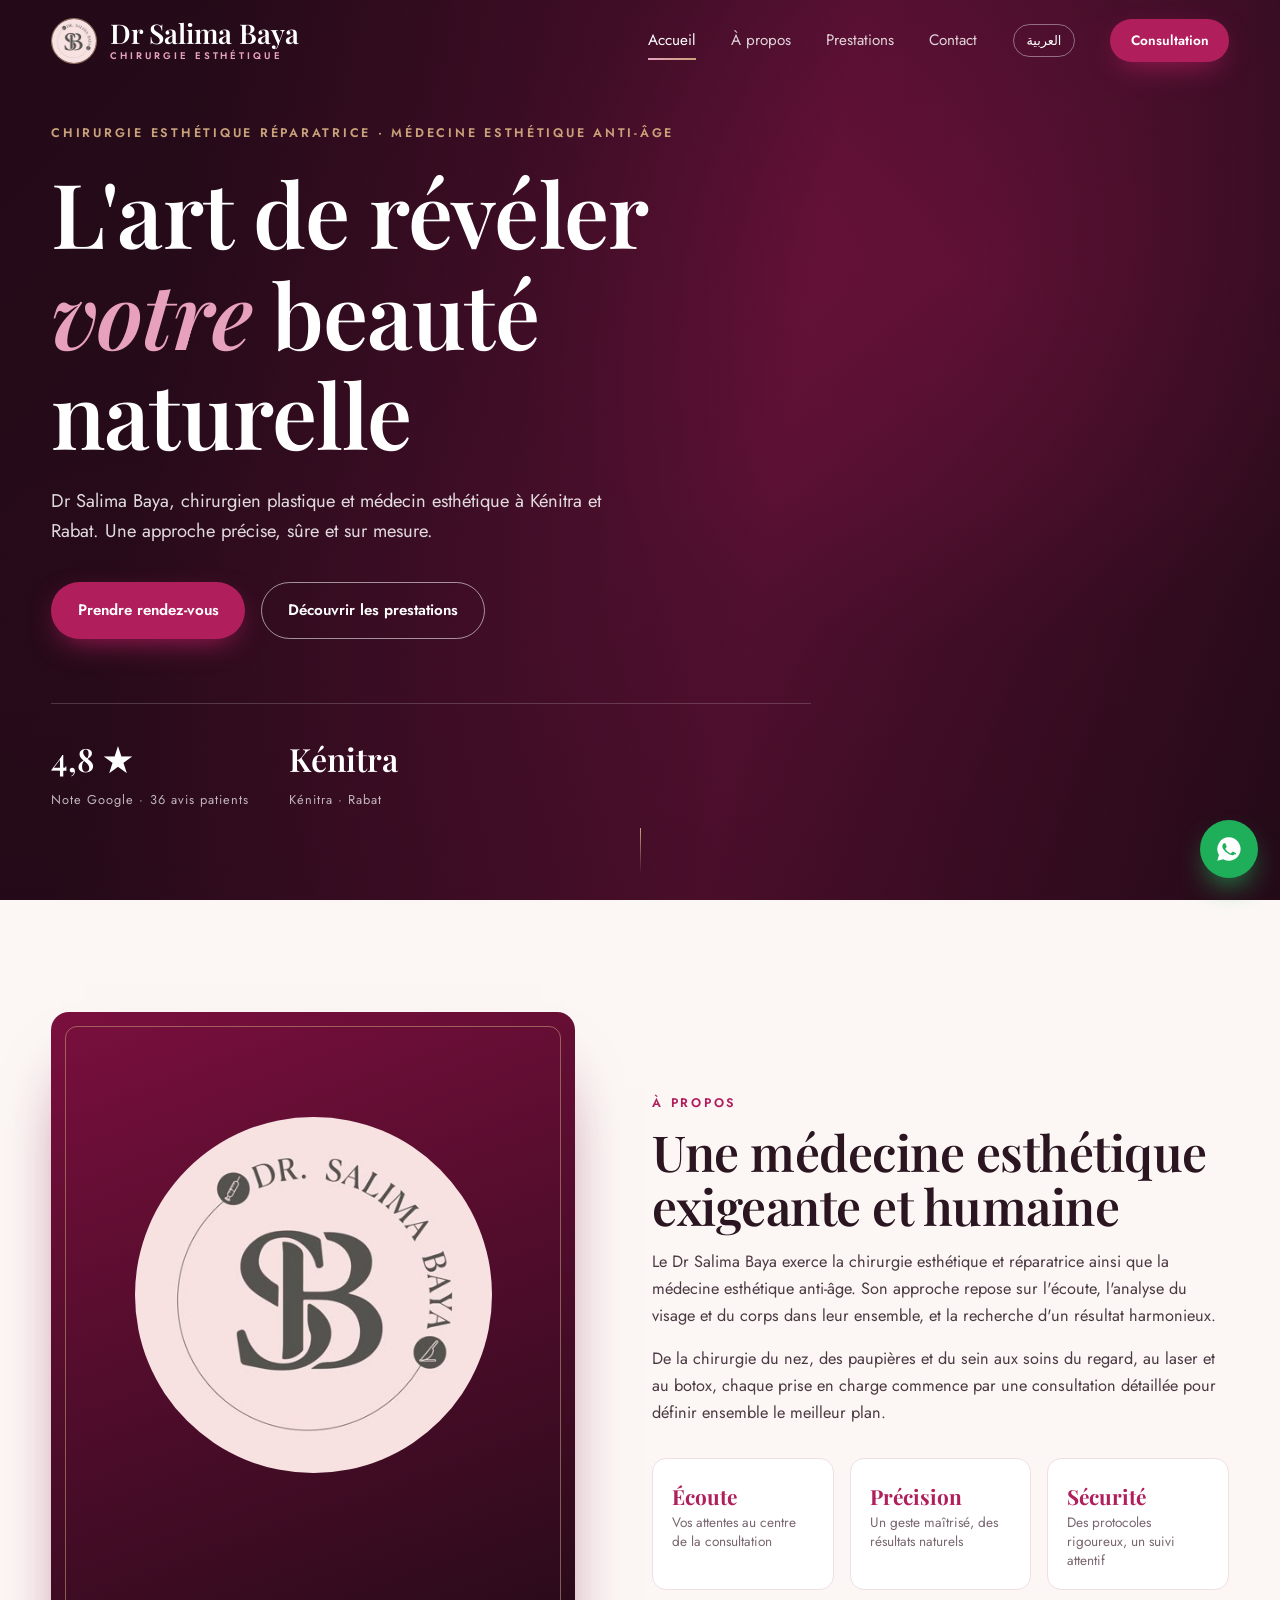
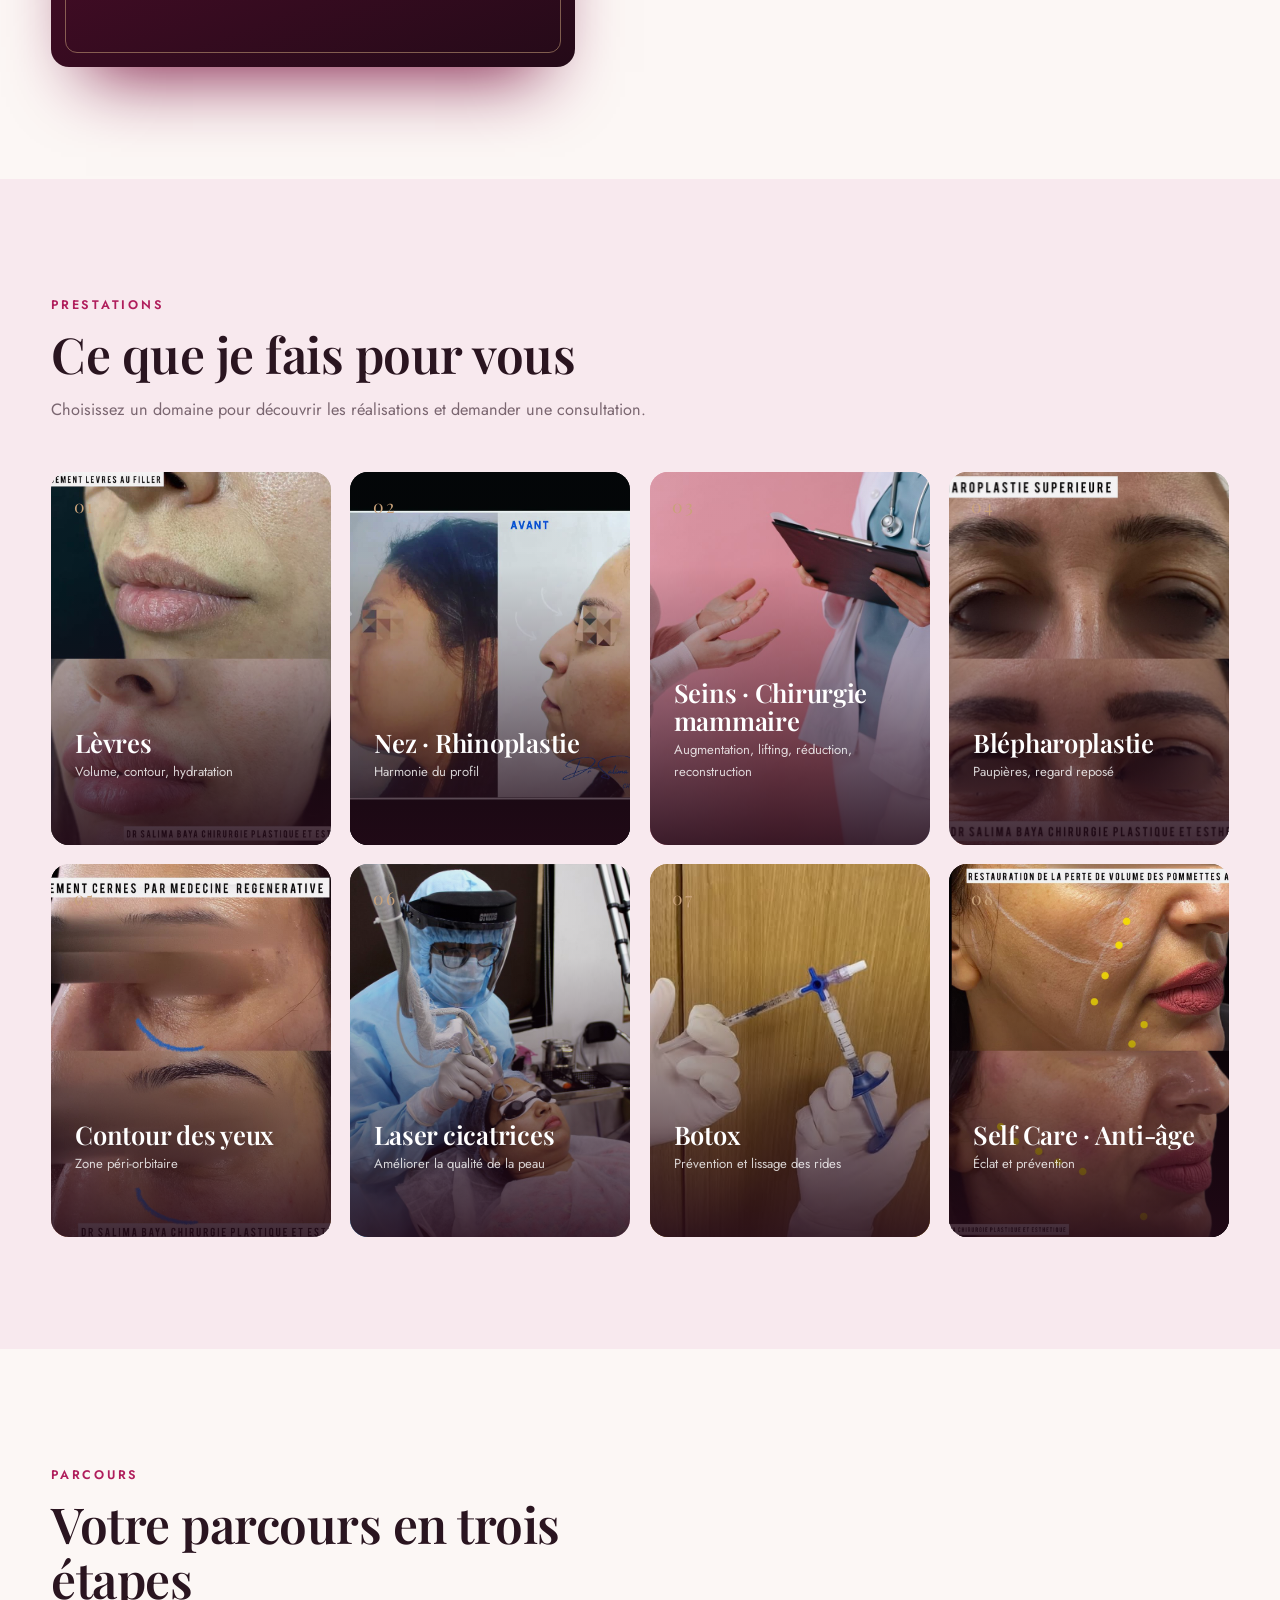
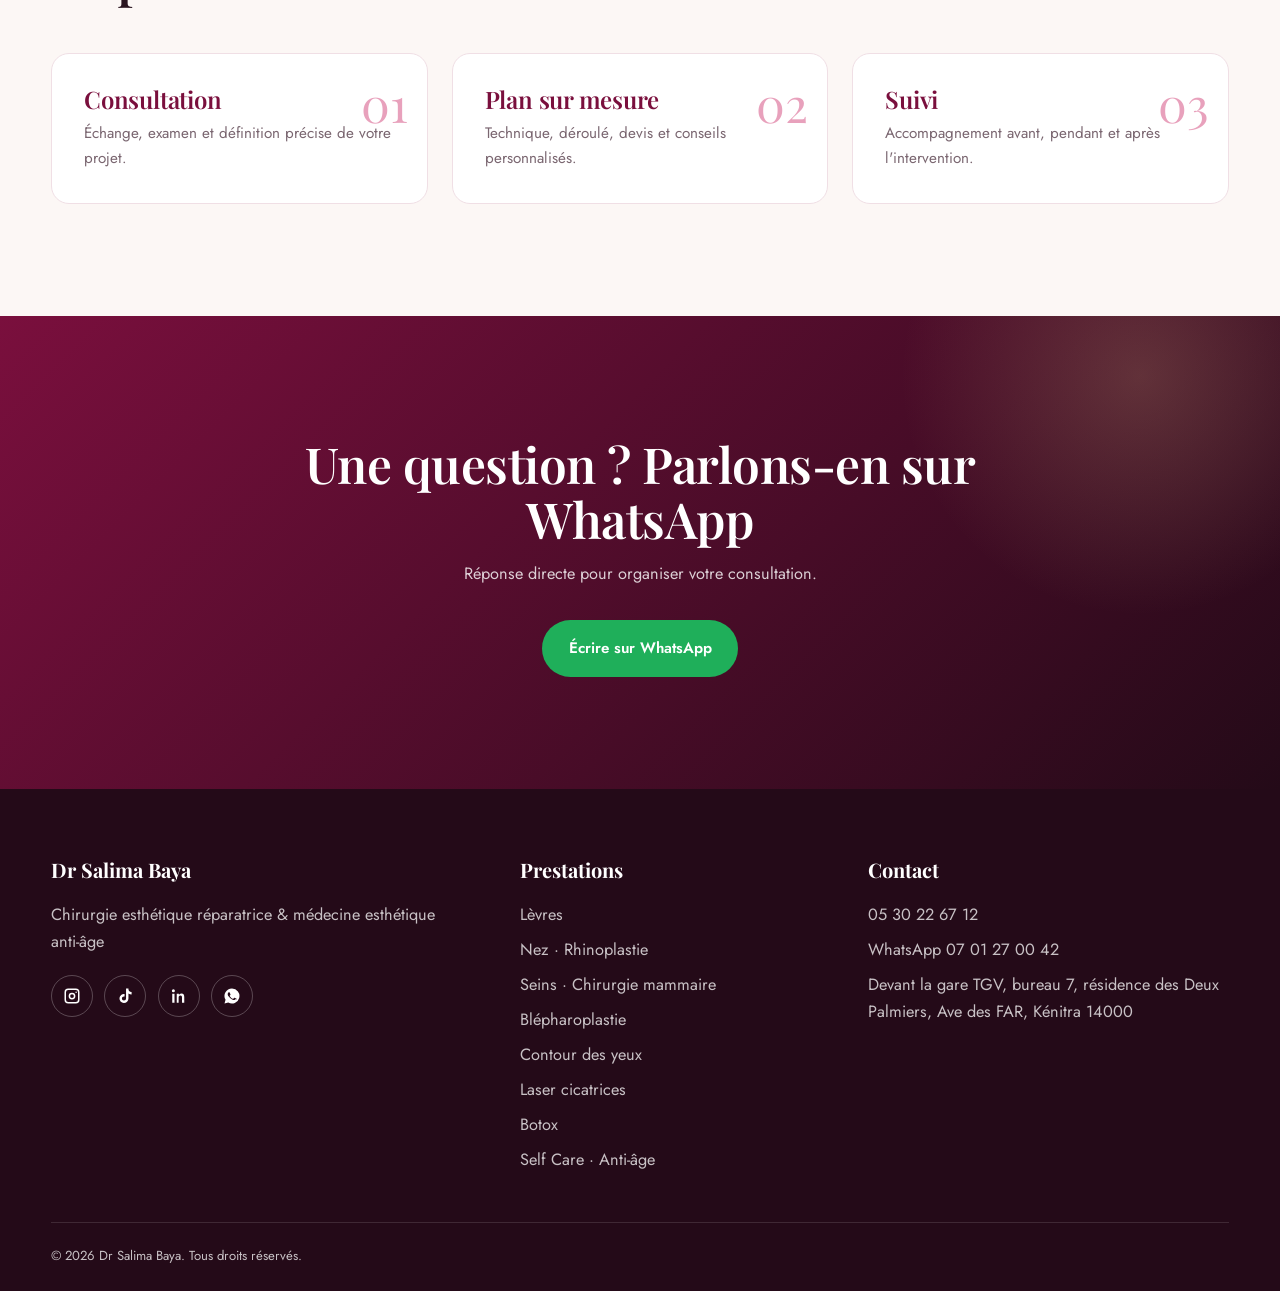
==== index.html @ 65f4af0d "feat: Dr Salima Baya aesthetic clinic website (FR/AR)" ====
<!DOCTYPE html>
<html lang="fr" dir="ltr">
<head>
<meta charset="utf-8">
<meta name="viewport" content="width=device-width, initial-scale=1">
<title>Dr Salima Baya | Chirurgie esthétique &amp; médecine esthétique à Kénitra et Rabat</title>
<meta name="description" content="Dr Salima Baya, chirurgie esthétique réparatrice et médecine esthétique anti-âge à Kénitra et Rabat. Nez, seins, paupières, lèvres, botox, laser cicatrices. Prenez rendez-vous sur WhatsApp.">
<link rel="preconnect" href="https://fonts.googleapis.com">
<link rel="preconnect" href="https://fonts.gstatic.com" crossorigin>
<link href="https://fonts.googleapis.com/css2?family=Playfair+Display:ital,wght@0,500;0,600;1,500&family=Jost:wght@300;400;500;600&family=Amiri:wght@400;700&family=Tajawal:wght@400;500;700&display=swap" rel="stylesheet">
<link rel="icon" type="image/jpeg" href="assets/logo.jpg">
<link rel="stylesheet" href="css/style.css?v=5">
<script type="application/ld+json">
{"@context":"https://schema.org","@type":"MedicalBusiness","name":"Dr Salima Baya – Chirurgie esthétique","telephone":"+212530226712","address":{"@type":"PostalAddress","streetAddress":"Devant la gare TGV, bureau 7, résidence des Deux Palmiers, Ave des FAR","addressLocality":"Kénitra","postalCode":"14000","addressCountry":"MA"},"geo":{"@type":"GeoCoordinates","latitude":34.2537592,"longitude":-6.5802756},"aggregateRating":{"@type":"AggregateRating","ratingValue":"4.8","reviewCount":"36"},"sameAs":["https://www.instagram.com/drsalimabaya/","https://www.tiktok.com/@dr.salimabaya.esthetique"]}
</script>
</head>
<body data-page="home">
<main>
  <section class="hero" id="top">
    <div class="hero-bg"></div>
    <!-- Hero video: Pexels (free licence, no attribution required). Replace assets/hero.mp4 with her own footage anytime. -->
    <video id="heroVideo" autoplay muted loop playsinline preload="metadata" poster="assets/hero-poster.jpg" aria-hidden="true">
      <source src="assets/hero.mp4" type="video/mp4">
    </video>
    <div class="hero-overlay"></div>
    <div class="container">
      <div class="hero-inner">
        <span class="eyebrow rv" data-i18n="hero.eyebrow"></span>
        <h1 class="rv" data-i18n="hero.title"></h1>
        <p class="sub rv" data-i18n="hero.sub"></p>
        <div class="hero-cta rv">
          <a class="btn btn-rose" data-wa href="#" target="_blank" rel="noopener" data-i18n="hero.cta1"></a>
          <a class="btn btn-ghost" href="#services" data-i18n="hero.cta2"></a>
        </div>
        <div class="stats rv">
          <div class="stat"><b>4,8 ★</b><span><span data-i18n="stat.rating"></span> · 36 <span data-i18n="stat.reviews"></span></span></div>
          <div class="stat"><b>Kénitra</b><span data-i18n="stat.cities"></span></div>        </div>
      </div>
    </div>
    <span class="scroll-cue" aria-hidden="true"></span>
  </section>

  <section id="about">
    <div class="container about">
      <div class="portrait rv" role="img" aria-label="Dr Salima Baya">
        <img class="brand-fallback" src="assets/logo.jpg" alt="">
        <!-- Add her portrait at assets/doctor.jpg (it covers the logo) -->
        <img src="assets/doctor.jpg" alt="Dr Salima Baya" onerror="this.remove()">
      </div>
      <div class="rv">
        <span class="eyebrow" data-i18n="about.eyebrow"></span>
        <h2 data-i18n="about.title"></h2>
        <p data-i18n="about.p1"></p>
        <p data-i18n="about.p2"></p>
        <div class="values">
          <div class="value"><b data-i18n="about.v1"></b><span data-i18n="about.v1d"></span></div>
          <div class="value"><b data-i18n="about.v2"></b><span data-i18n="about.v2d"></span></div>
          <div class="value"><b data-i18n="about.v3"></b><span data-i18n="about.v3d"></span></div>
        </div>
      </div>
    </div>
  </section>

  <section class="services" id="services">
    <div class="container">
      <div class="sec-head rv">
        <span class="eyebrow" data-i18n="svc.eyebrow"></span>
        <h2 data-i18n="svc.title"></h2>
        <p data-i18n="svc.sub"></p>
      </div>
      <div class="svc-grid" id="svcGrid"></div>
    </div>
  </section>

  <section>
    <div class="container">
      <div class="sec-head rv">
        <span class="eyebrow" data-i18n="steps.eyebrow"></span>
        <h2 data-i18n="steps.title"></h2>
      </div>
      <div class="steps">
        <div class="step rv"><h3 data-i18n="steps.1"></h3><p data-i18n="steps.1d"></p></div>
        <div class="step rv"><h3 data-i18n="steps.2"></h3><p data-i18n="steps.2d"></p></div>
        <div class="step rv"><h3 data-i18n="steps.3"></h3><p data-i18n="steps.3d"></p></div>
      </div>
    </div>
  </section>

  <section class="cta">
    <div class="container">
      <h2 class="rv" data-i18n="cta.title"></h2>
      <p class="rv" data-i18n="cta.sub"></p>
      <a class="btn btn-wa rv" data-wa href="#" target="_blank" rel="noopener"><span data-i18n="cta.btn"></span></a>
    </div>
  </section>
</main>
<script src="js/data.js"></script>
<script src="js/main.js"></script>
<script>
(function () {
  var grid = document.getElementById("svcGrid");
  window.SERVICES.forEach(function (s, i) {
    var a = document.createElement("a");
    a.className = "svc-card rv t" + (i + 1);
    a.href = "service.html?s=" + s.slug;
    a.innerHTML = '<span class="num">' + s.n + '</span><h3 data-svc="' + s.slug + '"></h3><span class="tag" data-tag="' + s.slug + '"></span>' +
      '<span class="more"><span data-i18n="svc.more"></span> <i>→</i></span>';
    grid.appendChild(a);
  });
  function fill() {
    var l = DR.lang();
    document.querySelectorAll("[data-tag]").forEach(function (el) {
      var s = SERVICES.find(function (x) { return x.slug === el.dataset.tag; });
      el.textContent = s[l].tag;
    });
  }
  DR.applyLang();
  document.querySelectorAll(".svc-card").forEach(function (c) { DR.observe(c); });
  document.addEventListener("langchange", fill);
  fill();
  var v = document.getElementById("heroVideo");
  /* Hide the video (animated gradient shows instead) only if the last source fails to load */
  var last = v.querySelector("source:last-of-type");
  if (last) last.addEventListener("error", function () { v.style.display = "none"; });
})();
</script>
</body>
</html>
---- css/style.css ----
:root{
  --rose:#B01E5C; --rose-deep:#7A0F3D; --rose-soft:#E8A1BC; --plum:#240A18; --plum-2:#3A1127;
  --blush:#F8E9EE; --cream:#FCF7F5; --gold:#C9A27A; --ink:#2A1520; --muted:#7A6670;
  --serif:"Playfair Display","Times New Roman",serif; --sans:"Jost","Segoe UI",system-ui,sans-serif;
  --radius:18px; --ease:cubic-bezier(.22,.8,.2,1);
}
html[lang="ar"]{--serif:"Amiri","Times New Roman",serif;--sans:"Tajawal",system-ui,sans-serif}
body{font-weight:400;font-size:1.02rem}
h1,h2,h3{letter-spacing:-.01em;font-weight:500}
html[lang="ar"] h1,html[lang="ar"] h2,html[lang="ar"] h3{letter-spacing:0;font-weight:700;line-height:1.35}
.hero h1{line-height:1.12}
*{box-sizing:border-box;margin:0;padding:0}
html{scroll-behavior:smooth}
body{font-family:var(--sans);color:var(--ink);background:var(--cream);line-height:1.65;-webkit-font-smoothing:antialiased;overflow-x:hidden}
img,video{max-width:100%;display:block}
a{color:inherit;text-decoration:none}
.container{width:min(1180px,92%);margin-inline:auto}
.eyebrow{font-size:.78rem;letter-spacing:.22em;text-transform:uppercase;color:var(--rose);font-weight:600}
html[lang="ar"] .eyebrow{letter-spacing:0;font-size:.9rem}
h1,h2,h3{font-family:var(--serif);font-weight:600;line-height:1.1}
h2{font-size:clamp(2rem,4vw,3.1rem);margin:.5rem 0 1rem}
h2 em,h1 em{font-style:italic;color:var(--rose-soft)}
section{padding:clamp(4rem,9vw,7rem) 0}

/* Buttons */
.btn{display:inline-flex;align-items:center;gap:.6rem;padding:.95rem 1.6rem;border-radius:999px;font-weight:600;font-size:.95rem;border:1.5px solid transparent;cursor:pointer;transition:transform .35s var(--ease),background .3s,color .3s,box-shadow .3s;position:relative;overflow:hidden}
.btn:hover{transform:translateY(-3px)}
.btn-rose{background:var(--rose);color:#fff;box-shadow:0 10px 30px -10px var(--rose)}
.btn-rose:hover{background:var(--rose-deep);box-shadow:0 16px 36px -10px var(--rose)}
.btn-ghost{border-color:rgba(255,255,255,.55);color:#fff}
.btn-ghost:hover{background:#fff;color:var(--plum)}
.btn-wa{background:#1FAF5A;color:#fff}
.btn-wa:hover{background:#168a45}
.btn svg{width:18px;height:18px;fill:currentColor}

/* Header */
.site-header{position:fixed;inset:0 0 auto 0;z-index:50;padding:1.1rem 0;transition:background .4s,padding .4s,backdrop-filter .4s,box-shadow .4s}
.site-header.solid{background:rgba(36,10,24,.88);backdrop-filter:blur(14px);padding:.65rem 0;box-shadow:0 10px 40px -20px #000}
.nav{display:flex;align-items:center;justify-content:space-between;gap:1.5rem}
.logo{font-family:var(--serif);font-size:1.7rem;color:#fff;font-weight:600;display:flex;flex-direction:column;line-height:1}
.logo{flex-direction:row;align-items:center;gap:.8rem}
.logo-img{width:46px;height:46px;border-radius:50%;object-fit:cover;border:1.5px solid rgba(201,162,122,.7);transition:transform .5s var(--ease)}
.logo:hover .logo-img{transform:rotate(-8deg) scale(1.06)}
.logo-txt{display:flex;flex-direction:column;line-height:1}
.logo small{font-family:var(--sans);font-size:.6rem;letter-spacing:.3em;text-transform:uppercase;color:var(--rose-soft);margin-top:.3rem}
html[lang="ar"] .logo small{letter-spacing:0;font-size:.75rem}
.nav-links{display:flex;gap:2.2rem;list-style:none;align-items:center}
.nav-links a:not(.btn){color:rgba(255,255,255,.82);font-size:.95rem;position:relative;padding:.4rem 0;transition:color .3s,transform .35s var(--ease);display:inline-block}
.nav-links a:not(.btn)::after{content:"";position:absolute;inset-inline:0;bottom:0;height:2px;background:linear-gradient(90deg,var(--rose-soft),var(--gold));transform:scaleX(0);transform-origin:center;transition:transform .4s var(--ease)}
.nav-links a:not(.btn):hover,.nav-links a.active{color:#fff}
.nav-links a:not(.btn):hover{transform:translateY(-2px)}
.nav-links a:not(.btn):hover::after,.nav-links a.active::after{transform:scaleX(1)}
.nav-links .btn{padding:.6rem 1.2rem;font-size:.85rem}
.lang-btn{background:none;border:1px solid rgba(255,255,255,.4);color:#fff;border-radius:999px;padding:.35rem .8rem;font-size:.8rem;cursor:pointer;transition:all .3s;font-family:inherit}
.lang-btn:hover{background:var(--rose);border-color:var(--rose)}
.burger{display:none;background:none;border:0;cursor:pointer;width:34px;height:26px;position:relative}
.burger span{position:absolute;inset-inline:0;height:2px;background:#fff;transition:.35s var(--ease)}
.burger span:nth-child(1){top:2px}.burger span:nth-child(2){top:12px}.burger span:nth-child(3){top:22px}
.burger.open span:nth-child(1){top:12px;transform:rotate(45deg)}
.burger.open span:nth-child(2){opacity:0}
.burger.open span:nth-child(3){top:12px;transform:rotate(-45deg)}

/* Hero */
.hero{position:relative;min-height:100vh;display:flex;align-items:center;color:#fff;overflow:hidden;padding:7rem 0 5rem;background:var(--plum)}
.hero-bg{position:absolute;inset:0;background:radial-gradient(60% 70% at 75% 30%,#8b1749 0%,transparent 60%),radial-gradient(50% 60% at 15% 85%,#5a1535 0%,transparent 60%),linear-gradient(135deg,#240A18,#4a1230 55%,#240A18);animation:drift 18s ease-in-out infinite alternate}
@keyframes drift{to{transform:scale(1.12) translate(-2%,2%)}}
.hero video{position:absolute;inset:0;width:100%;height:100%;object-fit:cover}
.hero-overlay{position:absolute;inset:0;background:linear-gradient(100deg,rgba(36,10,24,.9) 15%,rgba(90,15,50,.68) 60%,rgba(36,10,24,.72)),linear-gradient(0deg,rgba(36,10,24,.85),transparent 45%)}
.hero-inner{position:relative;max-width:760px}
.hero h1{font-size:clamp(2.8rem,7vw,5.6rem);margin:1rem 0 1.4rem}
.hero p.sub{font-size:1.15rem;color:rgba(255,255,255,.85);max-width:560px;margin-bottom:2.2rem}
.hero .eyebrow{color:var(--gold)}
.hero-cta{display:flex;flex-wrap:wrap;gap:1rem}
.stats{position:relative;display:flex;flex-wrap:wrap;gap:2.5rem;margin-top:4rem;padding-top:1.8rem;border-top:1px solid rgba(255,255,255,.18)}
.stat b{font-family:var(--serif);font-size:2rem;display:block;font-weight:600}
.stat span{font-size:.8rem;color:rgba(255,255,255,.7);letter-spacing:.08em}
.scroll-cue{position:absolute;bottom:1.6rem;inset-inline-start:50%;width:1px;height:46px;background:linear-gradient(var(--gold),transparent);animation:cue 2s infinite}
@keyframes cue{0%{transform:scaleY(0);transform-origin:top}50%{transform:scaleY(1);transform-origin:top}51%{transform-origin:bottom}100%{transform:scaleY(0);transform-origin:bottom}}

/* About */
.about{display:grid;grid-template-columns:1fr 1.1fr;gap:clamp(2rem,6vw,5rem);align-items:center}
.portrait{aspect-ratio:4/5;border-radius:var(--radius);position:relative;overflow:hidden;background:linear-gradient(160deg,var(--rose-deep),var(--plum));display:grid;place-items:center;box-shadow:0 40px 70px -35px var(--rose-deep)}
.portrait::before{content:"";position:absolute;inset:14px;border:1px solid rgba(201,162,122,.55);border-radius:calc(var(--radius) - 6px);z-index:2;pointer-events:none}
.portrait .mono{font-family:var(--serif);font-size:6rem;color:rgba(255,255,255,.9);letter-spacing:.05em}
.portrait img{position:absolute;inset:0;width:100%;height:100%;object-fit:cover}
.portrait img.brand-fallback{inset:16%;width:68%;height:auto;aspect-ratio:1;border-radius:50%}
.portrait img[alt="Dr Salima Baya"]{z-index:1}
.about p{color:#4b3a43;margin-bottom:1rem}
.values{display:grid;grid-template-columns:repeat(3,1fr);gap:1rem;margin-top:2rem}
.value{padding:1.2rem;background:#fff;border-radius:14px;border:1px solid #f0dfe5;transition:transform .4s var(--ease),box-shadow .4s}
.value:hover{transform:translateY(-6px);box-shadow:0 20px 40px -25px var(--rose)}
.value b{font-family:var(--serif);font-size:1.3rem;color:var(--rose);display:block}
.value span{font-size:.85rem;color:var(--muted);line-height:1.4;display:block}

/* Services */
.services{background:var(--blush)}
.sec-head{max-width:640px;margin-bottom:3rem}
.sec-head p{color:var(--muted)}
.svc-grid{display:grid;grid-template-columns:repeat(4,1fr);gap:1.2rem}
.svc-card{position:relative;aspect-ratio:3/4;border-radius:var(--radius);overflow:hidden;color:#fff;display:flex;flex-direction:column;justify-content:flex-end;padding:1.5rem;isolation:isolate;background-size:cover;background-position:center;transition:transform .5s var(--ease),box-shadow .5s}
.svc-card::before{content:"";position:absolute;inset:0;z-index:-1;background:inherit;background-size:cover;background-position:center;transition:transform .8s var(--ease)}
.svc-card::after{content:"";position:absolute;inset:0;z-index:-1;background:linear-gradient(180deg,rgba(36,10,24,.05) 25%,rgba(36,10,24,.88));transition:background .5s}
.svc-card:hover{transform:translateY(-8px);box-shadow:0 30px 50px -28px var(--rose-deep)}
.svc-card:hover::before{transform:scale(1.08)}
.svc-card:hover::after{background:linear-gradient(180deg,rgba(176,30,92,.35),rgba(122,15,61,.93))}
.svc-card .num{position:absolute;top:1.2rem;inset-inline-start:1.4rem;font-family:var(--serif);font-size:1.1rem;color:var(--gold);letter-spacing:.1em}
.svc-card h3{font-size:1.6rem;margin-bottom:.3rem}
.svc-card .tag{font-size:.82rem;color:rgba(255,255,255,.8)}
.svc-card .more{margin-top:1rem;font-size:.85rem;display:flex;align-items:center;gap:.5rem;opacity:0;transform:translateY(12px);transition:.45s var(--ease)}
.svc-card:hover .more{opacity:1;transform:none}
.svc-card .more i{display:inline-block;transition:transform .35s}
.svc-card:hover .more i{transform:translateX(6px)}
html[dir="rtl"] .svc-card:hover .more i{transform:translateX(-6px)}
.t1{background-color:#8a1c4b;background-image:url(../assets/services/levres.jpg),linear-gradient(160deg,#c23a73,#5a1535)}
.t2{background-color:#6b2a45;background-image:url(../assets/services/nez.jpg),linear-gradient(160deg,#a9507a,#38112a)}
.t3{background-color:#7d1d44;background-image:url(../assets/services/seins.jpg),linear-gradient(160deg,#b8306a,#3f0f27)}
.t4{background-color:#5b1a38;background-image:url(../assets/services/blepharoplastie.jpg),linear-gradient(160deg,#9b3b66,#2b0c1c)}
.t5{background-color:#7a2848;background-image:url(../assets/services/peri-orbitaire.jpg),linear-gradient(160deg,#c05a85,#4a132f)}
.t6{background-color:#862046;background-image:url(../assets/services/laser-cicatrices.jpg),linear-gradient(160deg,#b02a62,#34102a)}
.t7{background-color:#6e1c3e;background-image:url(../assets/services/botox.jpg),linear-gradient(160deg,#a8366a,#2e0d1f)}
.t8{background-color:#8d2f55;background-image:url(../assets/services/self-care.jpg),linear-gradient(160deg,#cf6a92,#4b1631)}

/* Steps */
.steps{display:grid;grid-template-columns:repeat(3,1fr);gap:1.5rem;counter-reset:s}
.step{padding:2rem;border-radius:var(--radius);background:#fff;border:1px solid #f0dfe5;position:relative;counter-increment:s;transition:transform .4s var(--ease)}
.step:hover{transform:translateY(-6px)}
.step::before{content:"0" counter(s);font-family:var(--serif);font-size:3rem;color:var(--rose-soft);position:absolute;top:.6rem;inset-inline-end:1.2rem}
.step h3{font-size:1.5rem;color:var(--rose-deep);margin-bottom:.5rem}
.step p{color:var(--muted);font-size:.95rem}

/* CTA */
.cta{background:linear-gradient(135deg,var(--rose-deep),var(--plum));color:#fff;text-align:center;position:relative;overflow:hidden}
.cta::before{content:"";position:absolute;width:520px;height:520px;border-radius:50%;background:radial-gradient(circle,rgba(201,162,122,.25),transparent 65%);top:-200px;inset-inline-end:-120px}
.cta h2{max-width:720px;margin-inline:auto;position:relative}
.cta p{color:rgba(255,255,255,.8);margin-bottom:2rem;position:relative}

/* Footer */
.site-footer{background:var(--plum);color:rgba(255,255,255,.75);padding:4rem 0 1.5rem}
.foot-grid{display:grid;grid-template-columns:1.4fr 1fr 1.2fr;gap:3rem;padding-bottom:2.5rem;border-bottom:1px solid rgba(255,255,255,.12)}
.site-footer h4{color:#fff;font-family:var(--serif);font-size:1.25rem;margin-bottom:1rem}
.site-footer li{list-style:none;margin-bottom:.5rem}
.site-footer a:hover{color:var(--rose-soft)}
.foot-bottom{padding-top:1.4rem;font-size:.82rem;display:flex;justify-content:space-between;flex-wrap:wrap;gap:.5rem}
.socials{display:flex;gap:.7rem;margin-top:1.2rem}
.socials a{width:42px;height:42px;border-radius:50%;border:1px solid rgba(255,255,255,.25);display:grid;place-items:center;transition:all .35s var(--ease)}
.socials a:hover{background:var(--rose);border-color:var(--rose);transform:translateY(-4px)}
.socials svg{width:18px;height:18px;fill:#fff}

/* Floating WhatsApp */
.fab{position:fixed;bottom:1.4rem;inset-inline-end:1.4rem;z-index:60;width:58px;height:58px;border-radius:50%;background:#1FAF5A;display:grid;place-items:center;box-shadow:0 14px 30px -10px #1FAF5A;transition:transform .35s var(--ease)}
.fab:hover{transform:scale(1.1) rotate(-6deg)}
.fab svg{width:28px;height:28px;fill:#fff}

/* Inner page hero */
.page-hero{padding:9rem 0 4.5rem;color:#fff;position:relative;overflow:hidden;background:linear-gradient(135deg,var(--plum),var(--rose-deep))}
.page-hero.bgimg{background-size:cover;background-position:center}
.page-hero .overlay{position:absolute;inset:0;background:linear-gradient(100deg,rgba(36,10,24,.92),rgba(122,15,61,.55))}
.page-hero .container{position:relative}
.page-hero h1{font-size:clamp(2.4rem,6vw,4.4rem);margin:.6rem 0}
.page-hero p{max-width:620px;color:rgba(255,255,255,.85)}
.crumb{font-size:.85rem;color:var(--gold)}
.crumb a:hover{color:#fff}

/* Service page */
.svc-layout{display:grid;grid-template-columns:1.3fr 1fr;gap:3rem}
.svc-layout ul{list-style:none;display:grid;gap:.8rem;margin-top:1.2rem}
.svc-layout li{display:flex;gap:.8rem;padding:1rem 1.2rem;background:#fff;border-radius:14px;border:1px solid #f0dfe5;transition:transform .35s var(--ease)}
.svc-layout li:hover{transform:translateX(6px)}
html[dir="rtl"] .svc-layout li:hover{transform:translateX(-6px)}
.svc-layout li::before{content:"✦";color:var(--rose)}
.aside-card{position:sticky;top:6rem;padding:2rem;border-radius:var(--radius);background:linear-gradient(160deg,var(--plum),var(--rose-deep));color:#fff;align-self:start}
.aside-card h3{font-size:1.7rem;margin-bottom:.6rem}
.aside-card p{color:rgba(255,255,255,.8);margin-bottom:1.4rem;font-size:.95rem}
.aside-card .btn{width:100%;justify-content:center}
.gallery{display:grid;grid-template-columns:repeat(auto-fill,minmax(240px,1fr));gap:1rem;margin-top:1.5rem}
.gallery figure{border-radius:14px;overflow:hidden;aspect-ratio:4/5;background:var(--blush)}
.gallery img{width:100%;height:100%;object-fit:cover;transition:transform .7s var(--ease)}
.gallery figure:hover img{transform:scale(1.07)}
.empty-work{margin-top:1.5rem;padding:2.2rem;border-radius:var(--radius);background:var(--blush);border:1px dashed var(--rose-soft);text-align:center}
.empty-work p{max-width:480px;margin:0 auto 1.2rem;color:var(--muted)}
.note{font-size:.82rem;color:var(--muted);margin-top:1.5rem}
.other-grid{display:flex;flex-wrap:wrap;gap:.7rem;margin-top:1.2rem}
.chip{padding:.55rem 1.1rem;border-radius:999px;border:1px solid var(--rose-soft);color:var(--rose-deep);font-size:.9rem;transition:all .3s}
.chip:hover{background:var(--rose);color:#fff;border-color:var(--rose);transform:translateY(-3px)}

/* Contact */
.contact-grid{display:grid;grid-template-columns:1fr 1fr;gap:2rem}
.card{background:#fff;border:1px solid #f0dfe5;border-radius:var(--radius);padding:2rem}
.card h3{font-size:1.5rem;color:var(--rose-deep);margin-bottom:1rem}
.info-row{display:flex;gap:1rem;padding:.9rem 0;border-bottom:1px solid #f5e8ed}
.info-row:last-child{border:0}
.info-row b{display:block;font-size:.78rem;letter-spacing:.14em;text-transform:uppercase;color:var(--muted);font-weight:600}
html[lang="ar"] .info-row b{letter-spacing:0}
.info-row a:hover{color:var(--rose)}
.hours{width:100%;border-collapse:collapse}
.hours td{padding:.45rem 0;border-bottom:1px dashed #efdce3}
.hours td:last-child{text-align:end;font-weight:600}
.map{border:0;width:100%;height:340px;border-radius:var(--radius);margin-top:2rem;filter:saturate(.85)}
form label{display:block;font-size:.85rem;color:var(--muted);margin:.9rem 0 .3rem}
form input,form select,form textarea{width:100%;padding:.85rem 1rem;border:1px solid #e7d3db;border-radius:12px;font:inherit;background:#fffdfd;transition:border .3s,box-shadow .3s}
form input:focus,form select:focus,form textarea:focus{outline:0;border-color:var(--rose);box-shadow:0 0 0 4px rgba(176,30,92,.12)}
form button{margin-top:1.2rem}

a[href^="tel:"],#cWa{direction:ltr;unicode-bidi:isolate;display:inline-block}

/* Reveal */
.rv{opacity:0;transform:translateY(34px);transition:opacity .9s var(--ease),transform .9s var(--ease)}
.rv.in{opacity:1;transform:none}
@media(prefers-reduced-motion:reduce){*{animation:none!important;transition:none!important}.rv{opacity:1;transform:none}}

/* Responsive */
@media(max-width:1000px){
  .svc-grid{grid-template-columns:repeat(2,1fr)}
  .about,.svc-layout,.contact-grid{grid-template-columns:1fr}
  .steps{grid-template-columns:1fr}
  .foot-grid{grid-template-columns:1fr}
  .aside-card{position:static}
  .portrait{max-width:380px}
}
@media(max-width:820px){
  .burger{display:block}
  .nav-links{position:fixed;inset:0 0 0 auto;width:min(320px,82%);background:var(--plum);flex-direction:column;justify-content:center;gap:1.6rem;transform:translateX(100%);transition:transform .5s var(--ease)}
  html[dir="rtl"] .nav-links{inset:0 auto 0 0;transform:translateX(-100%)}
  .nav-links.open{transform:none}
  .burger{z-index:70}
}
@media(max-width:560px){
  .svc-grid{grid-template-columns:1fr}
  .svc-card{aspect-ratio:4/3}
  .values{grid-template-columns:1fr}
  .stats{gap:1.4rem}
}
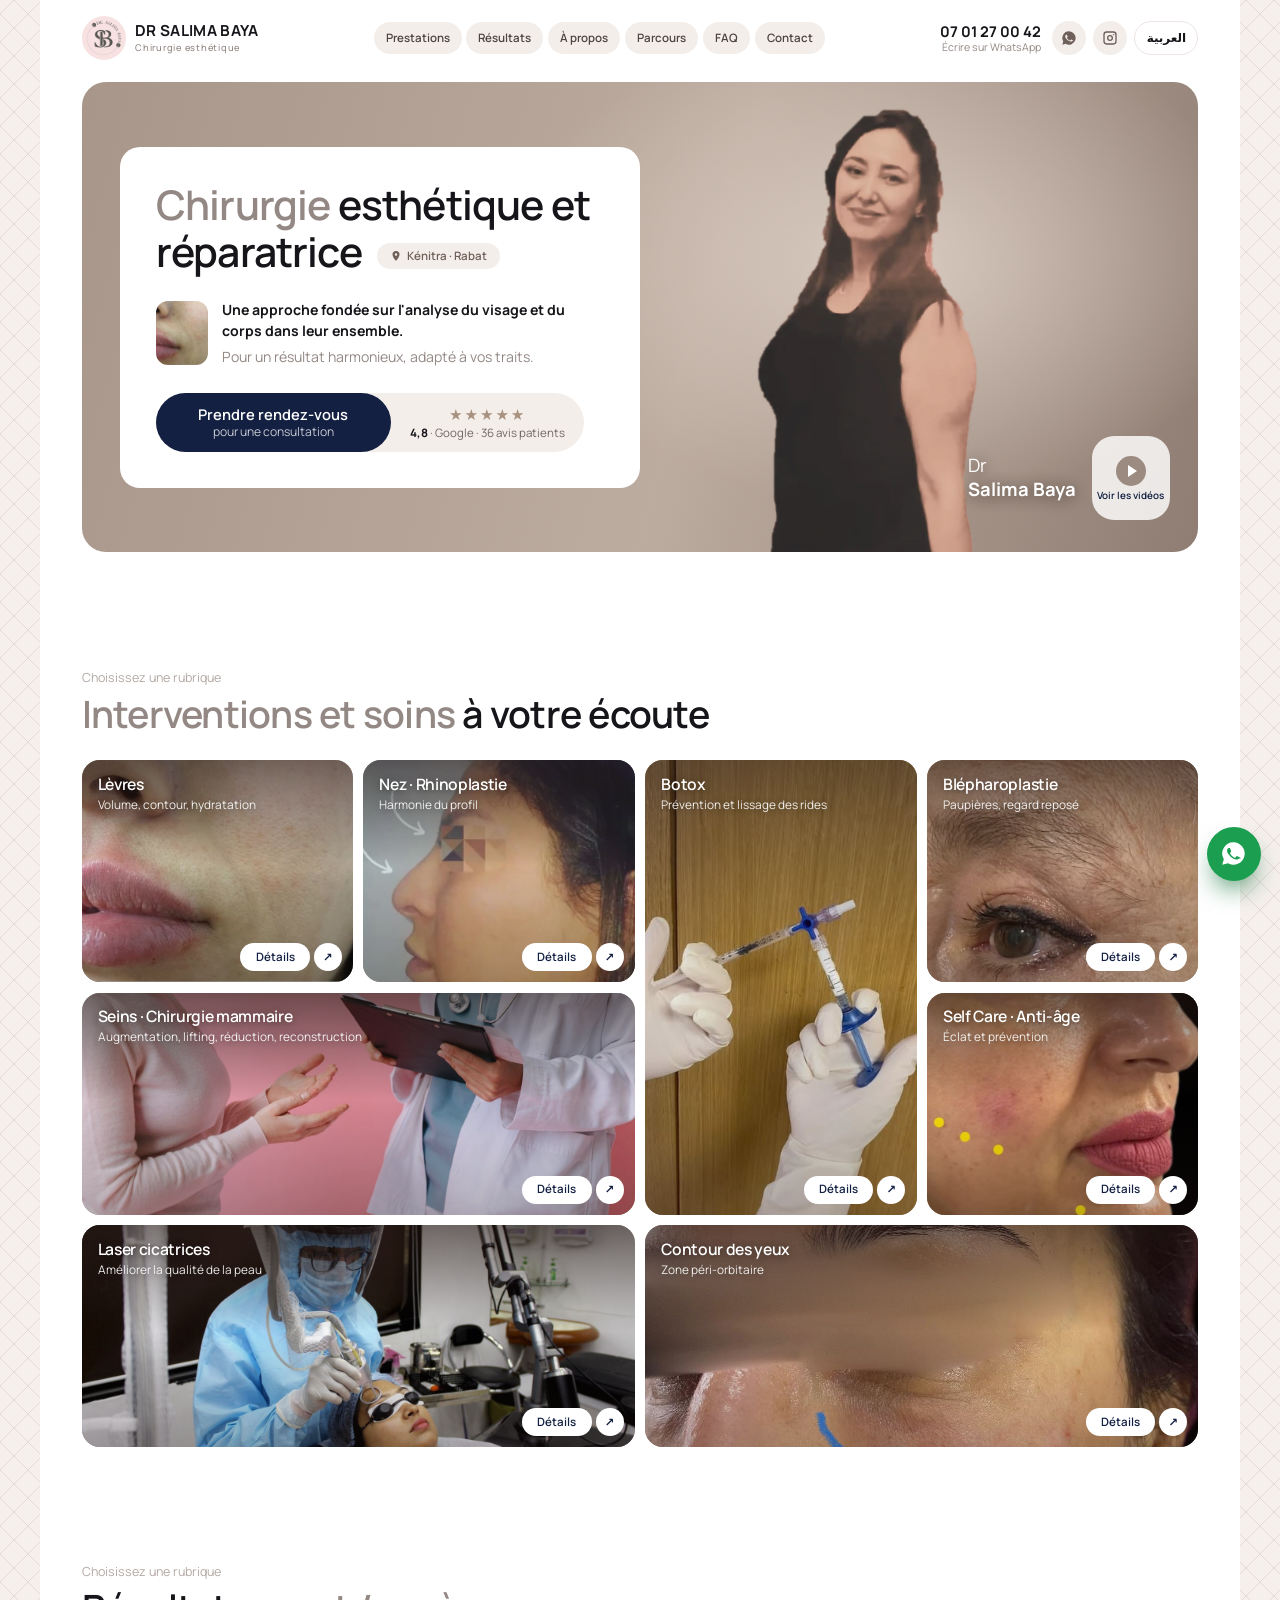
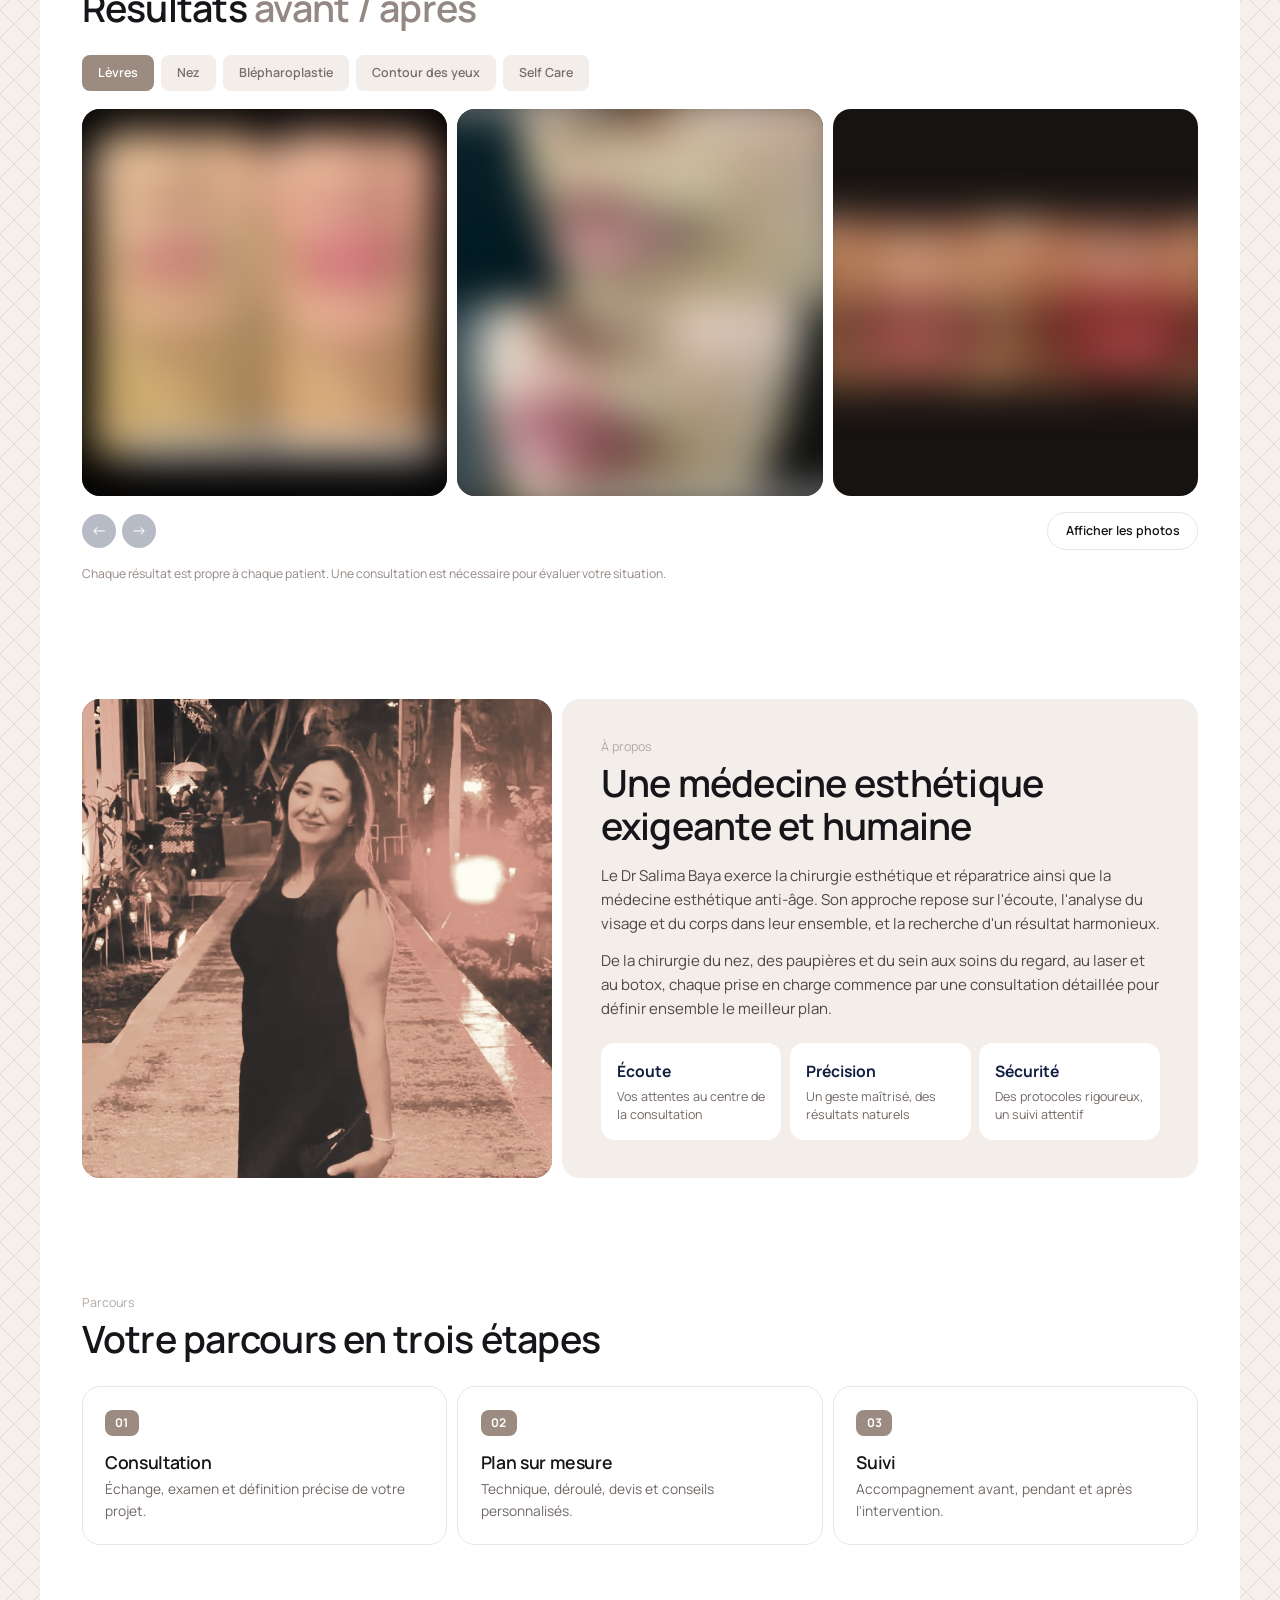
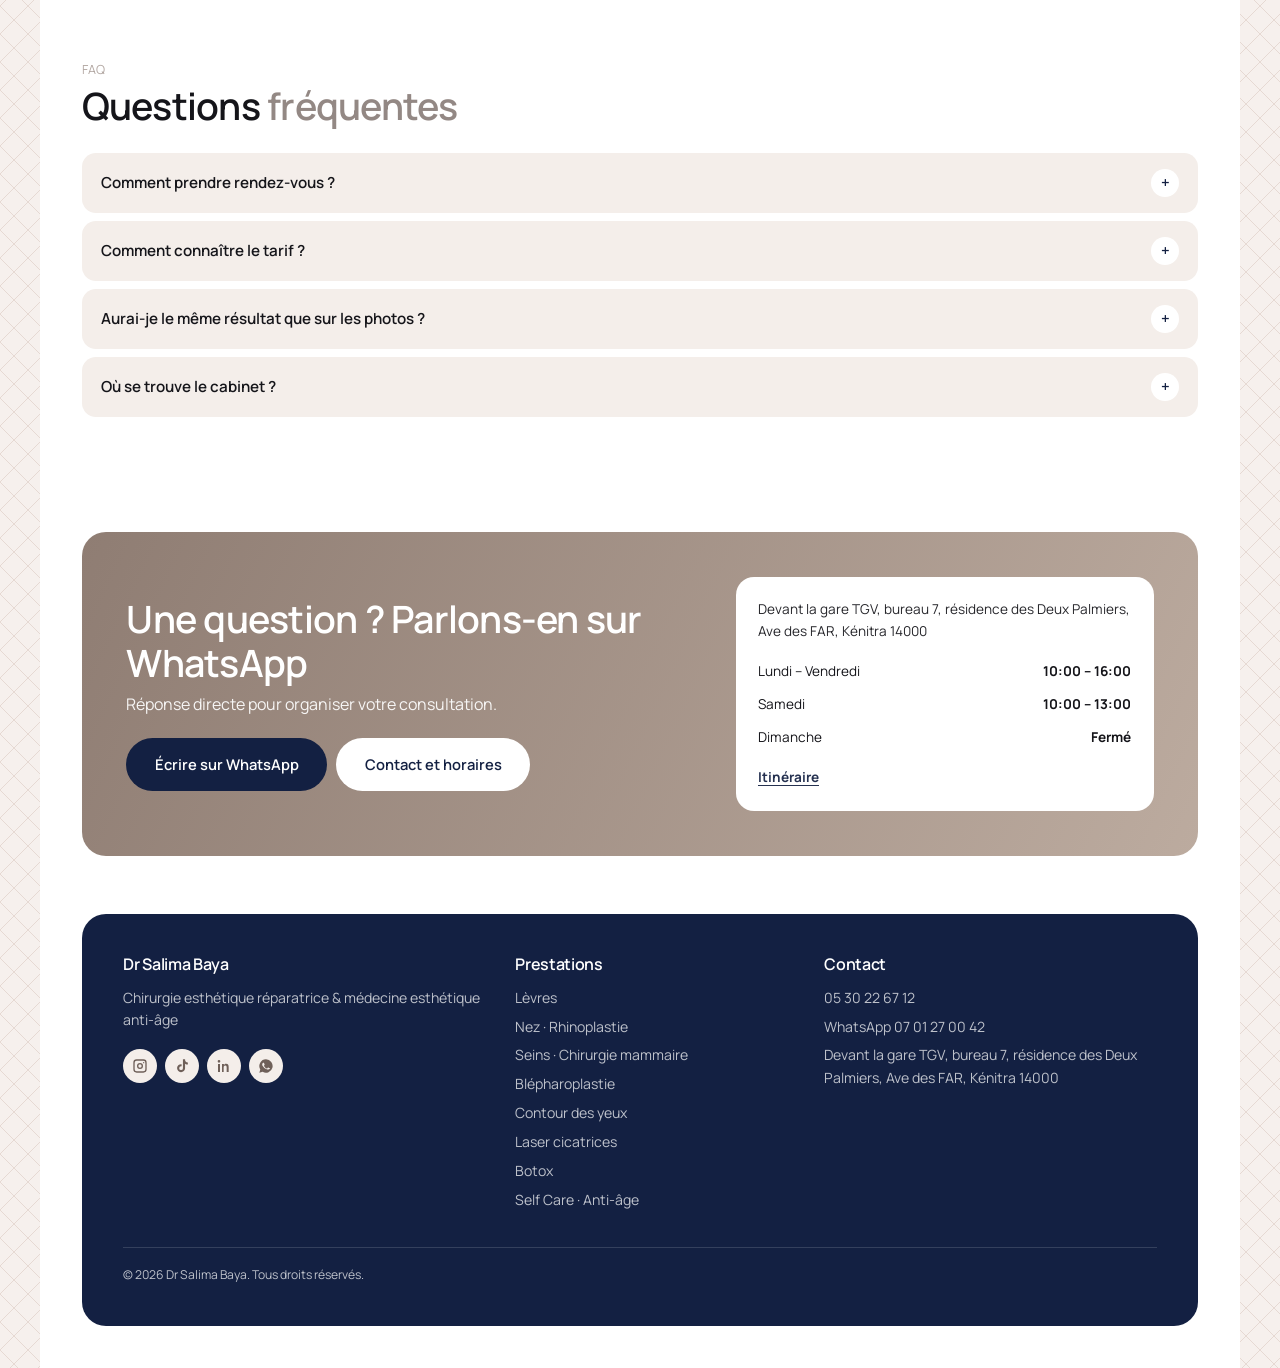
==== commit 94e575d7: "feat: redesign site to match the new reference layout - Light layout with pill navigation, taupe her" ====
--- a/index.html
+++ b/index.html
@@ -7,9 +7,9 @@
 <meta name="description" content="Dr Salima Baya, chirurgie esthétique réparatrice et médecine esthétique anti-âge à Kénitra et Rabat. Nez, seins, paupières, lèvres, botox, laser cicatrices. Prenez rendez-vous sur WhatsApp.">
 <link rel="preconnect" href="https://fonts.googleapis.com">
 <link rel="preconnect" href="https://fonts.gstatic.com" crossorigin>
-<link href="https://fonts.googleapis.com/css2?family=Playfair+Display:ital,wght@0,500;0,600;1,500&family=Jost:wght@300;400;500;600&family=Amiri:wght@400;700&family=Tajawal:wght@400;500;700&display=swap" rel="stylesheet">
+<link href="https://fonts.googleapis.com/css2?family=Manrope:wght@400;500;600;700&family=Tajawal:wght@400;500;700&display=swap" rel="stylesheet">
 <link rel="icon" type="image/jpeg" href="assets/logo.jpg">
-<link rel="stylesheet" href="css/style.css?v=5">
+<link rel="stylesheet" href="css/style.css?v=6">
 <script type="application/ld+json">
 {"@context":"https://schema.org","@type":"MedicalBusiness","name":"Dr Salima Baya – Chirurgie esthétique","telephone":"+212530226712","address":{"@type":"PostalAddress","streetAddress":"Devant la gare TGV, bureau 7, résidence des Deux Palmiers, Ave des FAR","addressLocality":"Kénitra","postalCode":"14000","addressCountry":"MA"},"geo":{"@type":"GeoCoordinates","latitude":34.2537592,"longitude":-6.5802756},"aggregateRating":{"@type":"AggregateRating","ratingValue":"4.8","reviewCount":"36"},"sameAs":["https://www.instagram.com/drsalimabaya/","https://www.tiktok.com/@dr.salimabaya.esthetique"]}
 </script>
@@ -17,37 +17,68 @@
 <body data-page="home">
 <main>
   <section class="hero" id="top">
-    <div class="hero-bg"></div>
-    <!-- Hero video: Pexels (free licence, no attribution required). Replace assets/hero.mp4 with her own footage anytime. -->
-    <video id="heroVideo" autoplay muted loop playsinline preload="metadata" poster="assets/hero-poster.jpg" aria-hidden="true">
-      <source src="assets/hero.mp4" type="video/mp4">
-    </video>
-    <div class="hero-overlay"></div>
     <div class="container">
-      <div class="hero-inner">
-        <span class="eyebrow rv" data-i18n="hero.eyebrow"></span>
-        <h1 class="rv" data-i18n="hero.title"></h1>
-        <p class="sub rv" data-i18n="hero.sub"></p>
-        <div class="hero-cta rv">
-          <a class="btn btn-rose" data-wa href="#" target="_blank" rel="noopener" data-i18n="hero.cta1"></a>
-          <a class="btn btn-ghost" href="#services" data-i18n="hero.cta2"></a>
+      <div class="hero-card">
+        <div class="hero-visual">
+          <img class="hero-doc" src="assets/doctor-cutout.webp" alt="Dr Salima Baya" width="318" height="937" fetchpriority="high">
+          <div class="hero-name">
+            <p data-i18n="hero.name"></p>
+            <a class="play" href="https://www.tiktok.com/@dr.salimabaya.esthetique" target="_blank" rel="noopener"><i aria-hidden="true"></i><span data-i18n="hero.video"></span></a>
+          </div>
         </div>
-        <div class="stats rv">
-          <div class="stat"><b>4,8 ★</b><span><span data-i18n="stat.rating"></span> · 36 <span data-i18n="stat.reviews"></span></span></div>
-          <div class="stat"><b>Kénitra</b><span data-i18n="stat.cities"></span></div>        </div>
+        <div class="hero-panel">
+          <h1><span data-i18n="hero.title"></span> <span class="loc"><svg viewBox="0 0 24 24" aria-hidden="true"><path d="M12 2a7 7 0 0 0-7 7c0 5 7 13 7 13s7-8 7-13a7 7 0 0 0-7-7zm0 9.500A2.500 2.500 0 1 1 12 6.500a2.500 2.500 0 0 1 0 5z"/></svg><span data-i18n="stat.cities"></span></span></h1>
+          <div class="hero-note">
+            <img src="assets/cards/levres.jpg" alt="">
+            <p><b data-i18n="hero.note1"></b><span data-i18n="hero.note2"></span></p>
+          </div>
+          <div class="hero-cta">
+            <a class="btn btn-navy" data-wa href="#" target="_blank" rel="noopener"><span data-i18n="hero.cta1"></span><small data-i18n="hero.cta1s"></small></a>
+            <div class="rating">
+              <span class="stars" aria-hidden="true">★★★★★</span>
+              <small><b>4,8</b> · Google · 36 <span data-i18n="stat.reviews"></span></small>
+            </div>
+          </div>
+        </div>
       </div>
     </div>
-    <span class="scroll-cue" aria-hidden="true"></span>
+  </section>
+
+  <section id="services">
+    <div class="container">
+      <div class="sec-head rv">
+        <span class="eyebrow" data-i18n="pick.eyebrow"></span>
+        <h2 data-i18n="svc.title"></h2>
+      </div>
+      <div class="bento" id="svcGrid"></div>
+    </div>
+  </section>
+
+  <section id="results">
+    <div class="container rv">
+      <div class="sec-head">
+        <span class="eyebrow" data-i18n="pick.eyebrow"></span>
+        <h2 data-i18n="res.title"></h2>
+      </div>
+      <div class="tabs" id="tabs" role="tablist"></div>
+      <div class="slider veiled" id="slider" role="tabpanel"></div>
+      <div class="res-bar">
+        <div class="arrows">
+          <button class="arrow" type="button" id="prev" aria-label="Précédent">←</button>
+          <button class="arrow" type="button" id="next" aria-label="Suivant">→</button>
+        </div>
+        <button class="veil-btn" type="button" id="veilBtn"></button>
+      </div>
+      <p class="note" data-i18n="svc.page.note"></p>
+    </div>
   </section>
 
   <section id="about">
     <div class="container about">
-      <div class="portrait rv" role="img" aria-label="Dr Salima Baya">
-        <img class="brand-fallback" src="assets/logo.jpg" alt="">
-        <!-- Add her portrait at assets/doctor.jpg (it covers the logo) -->
-        <img src="assets/doctor.jpg" alt="Dr Salima Baya" onerror="this.remove()">
+      <div class="portrait rv">
+        <img src="assets/doctor-soft.jpg" alt="Dr Salima Baya" loading="lazy">
       </div>
-      <div class="rv">
+      <div class="about-body rv">
         <span class="eyebrow" data-i18n="about.eyebrow"></span>
         <h2 data-i18n="about.title"></h2>
         <p data-i18n="about.p1"></p>
@@ -61,18 +92,7 @@
     </div>
   </section>
 
-  <section class="services" id="services">
-    <div class="container">
-      <div class="sec-head rv">
-        <span class="eyebrow" data-i18n="svc.eyebrow"></span>
-        <h2 data-i18n="svc.title"></h2>
-        <p data-i18n="svc.sub"></p>
-      </div>
-      <div class="svc-grid" id="svcGrid"></div>
-    </div>
-  </section>
-
-  <section>
+  <section id="steps">
     <div class="container">
       <div class="sec-head rv">
         <span class="eyebrow" data-i18n="steps.eyebrow"></span>
@@ -86,43 +106,43 @@
     </div>
   </section>
 
-  <section class="cta">
+  <section id="faq">
     <div class="container">
-      <h2 class="rv" data-i18n="cta.title"></h2>
-      <p class="rv" data-i18n="cta.sub"></p>
-      <a class="btn btn-wa rv" data-wa href="#" target="_blank" rel="noopener"><span data-i18n="cta.btn"></span></a>
+      <div class="sec-head rv">
+        <span class="eyebrow" data-i18n="faq.eyebrow"></span>
+        <h2 data-i18n="faq.title"></h2>
+      </div>
+      <div class="faq rv">
+        <details><summary data-i18n="faq.q1"></summary><p data-i18n="faq.a1"></p></details>
+        <details><summary data-i18n="faq.q2"></summary><p data-i18n="faq.a2"></p></details>
+        <details><summary data-i18n="faq.q3"></summary><p data-i18n="faq.a3"></p></details>
+        <details><summary data-i18n="faq.q4"></summary><p data-i18n="faq.a4"></p></details>
+      </div>
+    </div>
+  </section>
+
+  <section>
+    <div class="container">
+      <div class="cta-card rv">
+        <div>
+          <h2 data-i18n="cta.title"></h2>
+          <p data-i18n="cta.sub"></p>
+          <div class="actions">
+            <a class="btn btn-navy" data-wa href="#" target="_blank" rel="noopener" data-i18n="cta.btn"></a>
+            <a class="btn btn-light" href="contact.html" data-i18n="cta.contact"></a>
+          </div>
+        </div>
+        <div class="cta-info">
+          <p data-addr></p>
+          <table class="hours" id="homeHours"></table>
+          <p style="margin:.8rem 0 0"><a id="homeDir" target="_blank" rel="noopener" href="#" data-i18n="contact.dir"></a></p>
+        </div>
+      </div>
     </div>
   </section>
 </main>
-<script src="js/data.js"></script>
-<script src="js/main.js"></script>
-<script>
-(function () {
-  var grid = document.getElementById("svcGrid");
-  window.SERVICES.forEach(function (s, i) {
-    var a = document.createElement("a");
-    a.className = "svc-card rv t" + (i + 1);
-    a.href = "service.html?s=" + s.slug;
-    a.innerHTML = '<span class="num">' + s.n + '</span><h3 data-svc="' + s.slug + '"></h3><span class="tag" data-tag="' + s.slug + '"></span>' +
-      '<span class="more"><span data-i18n="svc.more"></span> <i>→</i></span>';
-    grid.appendChild(a);
-  });
-  function fill() {
-    var l = DR.lang();
-    document.querySelectorAll("[data-tag]").forEach(function (el) {
-      var s = SERVICES.find(function (x) { return x.slug === el.dataset.tag; });
-      el.textContent = s[l].tag;
-    });
-  }
-  DR.applyLang();
-  document.querySelectorAll(".svc-card").forEach(function (c) { DR.observe(c); });
-  document.addEventListener("langchange", fill);
-  fill();
-  var v = document.getElementById("heroVideo");
-  /* Hide the video (animated gradient shows instead) only if the last source fails to load */
-  var last = v.querySelector("source:last-of-type");
-  if (last) last.addEventListener("error", function () { v.style.display = "none"; });
-})();
-</script>
+<script src="js/data.js?v=6"></script>
+<script src="js/main.js?v=6"></script>
+<script src="js/home.js?v=6"></script>
 </body>
 </html>
--- a/css/style.css
+++ b/css/style.css
@@ -1,232 +1,306 @@
 :root{
-  --rose:#B01E5C; --rose-deep:#7A0F3D; --rose-soft:#E8A1BC; --plum:#240A18; --plum-2:#3A1127;
-  --blush:#F8E9EE; --cream:#FCF7F5; --gold:#C9A27A; --ink:#2A1520; --muted:#7A6670;
-  --serif:"Playfair Display","Times New Roman",serif; --sans:"Jost","Segoe UI",system-ui,sans-serif;
-  --radius:18px; --ease:cubic-bezier(.22,.8,.2,1);
-}
-html[lang="ar"]{--serif:"Amiri","Times New Roman",serif;--sans:"Tajawal",system-ui,sans-serif}
-body{font-weight:400;font-size:1.02rem}
-h1,h2,h3{letter-spacing:-.01em;font-weight:500}
-html[lang="ar"] h1,html[lang="ar"] h2,html[lang="ar"] h3{letter-spacing:0;font-weight:700;line-height:1.35}
-.hero h1{line-height:1.12}
+  --navy:#132042; --navy-deep:#0b142c; --taupe:#9c8b81; --taupe-dark:#6f6059; --beige:#f4eeea; --beige-2:#ebe2dc;
+  --ink:#15151a; --grey:#938884; --muted:#706763; --line:#ece5e1; --star:#a8917f;
+  --sans:"Manrope","Segoe UI",system-ui,sans-serif;
+  --radius:18px; --pad:clamp(1rem,3.4vw,2.6rem); --ease:cubic-bezier(.22,.8,.2,1);
+}
+html[lang="ar"]{--sans:"Tajawal",system-ui,sans-serif}
 *{box-sizing:border-box;margin:0;padding:0}
-html{scroll-behavior:smooth}
-body{font-family:var(--sans);color:var(--ink);background:var(--cream);line-height:1.65;-webkit-font-smoothing:antialiased;overflow-x:hidden}
-img,video{max-width:100%;display:block}
+[hidden]{display:none!important}
+html{scroll-behavior:smooth;scroll-padding-top:90px}
+body{font-family:var(--sans);color:var(--ink);line-height:1.6;-webkit-font-smoothing:antialiased;background-color:#f6f0ed;
+  background-image:url("data:image/svg+xml,%3Csvg xmlns='http://www.w3.org/2000/svg' width='28' height='28'%3E%3Cpath d='M14 0L28 14 14 28 0 14Z' fill='none' stroke='%23e6d9d3' stroke-width='1'/%3E%3C/svg%3E")}
+img{max-width:100%;display:block}
 a{color:inherit;text-decoration:none}
-.container{width:min(1180px,92%);margin-inline:auto}
-.eyebrow{font-size:.78rem;letter-spacing:.22em;text-transform:uppercase;color:var(--rose);font-weight:600}
-html[lang="ar"] .eyebrow{letter-spacing:0;font-size:.9rem}
-h1,h2,h3{font-family:var(--serif);font-weight:600;line-height:1.1}
-h2{font-size:clamp(2rem,4vw,3.1rem);margin:.5rem 0 1rem}
-h2 em,h1 em{font-style:italic;color:var(--rose-soft)}
-section{padding:clamp(4rem,9vw,7rem) 0}
+button{font:inherit;color:inherit;cursor:pointer}
+:focus-visible{outline:2px solid var(--navy);outline-offset:3px}
+
+/* The white "sheet" that holds the whole site */
+.site-header,main,.site-footer{width:min(1200px,100%);margin-inline:auto;background:#fff}
+main{overflow:hidden}
+.container{width:100%;padding-inline:var(--pad)}
+section{padding-block:clamp(2.2rem,4.5vw,3.6rem)}
+h1,h2,h3,h4{font-weight:600;line-height:1.15;letter-spacing:-.02em}
+html[lang="ar"] :is(h1,h2,h3,h4){letter-spacing:0;line-height:1.4}
+h2{font-size:clamp(1.6rem,3.2vw,2.35rem)}
+h1 em,h2 em{font-style:normal;color:var(--grey)}
+.eyebrow{display:block;font-size:.78rem;color:#b3a8a3;margin-bottom:.25rem}
+.sec-head{margin-bottom:1.6rem}
+.sec-head p{color:var(--muted);max-width:560px;margin-top:.4rem;font-size:.95rem}
 
 /* Buttons */
-.btn{display:inline-flex;align-items:center;gap:.6rem;padding:.95rem 1.6rem;border-radius:999px;font-weight:600;font-size:.95rem;border:1.5px solid transparent;cursor:pointer;transition:transform .35s var(--ease),background .3s,color .3s,box-shadow .3s;position:relative;overflow:hidden}
-.btn:hover{transform:translateY(-3px)}
-.btn-rose{background:var(--rose);color:#fff;box-shadow:0 10px 30px -10px var(--rose)}
-.btn-rose:hover{background:var(--rose-deep);box-shadow:0 16px 36px -10px var(--rose)}
-.btn-ghost{border-color:rgba(255,255,255,.55);color:#fff}
-.btn-ghost:hover{background:#fff;color:var(--plum)}
-.btn-wa{background:#1FAF5A;color:#fff}
-.btn-wa:hover{background:#168a45}
-.btn svg{width:18px;height:18px;fill:currentColor}
+.btn{display:inline-flex;align-items:center;justify-content:center;gap:.6rem;padding:.85rem 1.7rem;border-radius:999px;border:1px solid transparent;font-weight:600;font-size:.92rem;cursor:pointer;transition:transform .35s var(--ease),background .3s,box-shadow .3s}
+.btn:hover{transform:translateY(-2px)}
+.btn-navy{background:var(--navy);color:#fff}
+.btn-navy:hover{background:var(--navy-deep);box-shadow:0 14px 28px -14px var(--navy)}
+.btn-light{background:#fff;color:var(--navy)}
+.btn-wa{background:#1c9e51;color:#fff}
+.btn-wa:hover{background:#157c3f}
 
 /* Header */
-.site-header{position:fixed;inset:0 0 auto 0;z-index:50;padding:1.1rem 0;transition:background .4s,padding .4s,backdrop-filter .4s,box-shadow .4s}
-.site-header.solid{background:rgba(36,10,24,.88);backdrop-filter:blur(14px);padding:.65rem 0;box-shadow:0 10px 40px -20px #000}
-.nav{display:flex;align-items:center;justify-content:space-between;gap:1.5rem}
-.logo{font-family:var(--serif);font-size:1.7rem;color:#fff;font-weight:600;display:flex;flex-direction:column;line-height:1}
-.logo{flex-direction:row;align-items:center;gap:.8rem}
-.logo-img{width:46px;height:46px;border-radius:50%;object-fit:cover;border:1.5px solid rgba(201,162,122,.7);transition:transform .5s var(--ease)}
-.logo:hover .logo-img{transform:rotate(-8deg) scale(1.06)}
-.logo-txt{display:flex;flex-direction:column;line-height:1}
-.logo small{font-family:var(--sans);font-size:.6rem;letter-spacing:.3em;text-transform:uppercase;color:var(--rose-soft);margin-top:.3rem}
-html[lang="ar"] .logo small{letter-spacing:0;font-size:.75rem}
-.nav-links{display:flex;gap:2.2rem;list-style:none;align-items:center}
-.nav-links a:not(.btn){color:rgba(255,255,255,.82);font-size:.95rem;position:relative;padding:.4rem 0;transition:color .3s,transform .35s var(--ease);display:inline-block}
-.nav-links a:not(.btn)::after{content:"";position:absolute;inset-inline:0;bottom:0;height:2px;background:linear-gradient(90deg,var(--rose-soft),var(--gold));transform:scaleX(0);transform-origin:center;transition:transform .4s var(--ease)}
-.nav-links a:not(.btn):hover,.nav-links a.active{color:#fff}
-.nav-links a:not(.btn):hover{transform:translateY(-2px)}
-.nav-links a:not(.btn):hover::after,.nav-links a.active::after{transform:scaleX(1)}
-.nav-links .btn{padding:.6rem 1.2rem;font-size:.85rem}
-.lang-btn{background:none;border:1px solid rgba(255,255,255,.4);color:#fff;border-radius:999px;padding:.35rem .8rem;font-size:.8rem;cursor:pointer;transition:all .3s;font-family:inherit}
-.lang-btn:hover{background:var(--rose);border-color:var(--rose)}
-.burger{display:none;background:none;border:0;cursor:pointer;width:34px;height:26px;position:relative}
-.burger span{position:absolute;inset-inline:0;height:2px;background:#fff;transition:.35s var(--ease)}
-.burger span:nth-child(1){top:2px}.burger span:nth-child(2){top:12px}.burger span:nth-child(3){top:22px}
-.burger.open span:nth-child(1){top:12px;transform:rotate(45deg)}
+.site-header{position:sticky;top:0;z-index:50;transition:box-shadow .3s}
+.site-header.solid{box-shadow:0 14px 26px -22px rgba(40,25,20,.5)}
+.nav{display:flex;align-items:center;justify-content:space-between;gap:.8rem;min-height:76px}
+.logo{display:flex;align-items:center;gap:.6rem;flex:none}
+.logo-img{width:44px;height:44px;border-radius:50%;object-fit:cover}
+.logo-txt{display:flex;flex-direction:column;line-height:1.1;font-size:.95rem;font-weight:700;text-transform:uppercase;letter-spacing:.02em}
+.logo small{font-size:.58rem;font-weight:500;color:var(--grey);text-transform:none;letter-spacing:.08em;margin-top:.2rem}
+html[lang="ar"] .logo small{letter-spacing:0;font-size:.72rem}
+.nav-links{display:flex;list-style:none;gap:.3rem;align-items:center}
+.nav-links a{display:block;font-size:.72rem;font-weight:600;color:#4b4441;background:var(--beige);padding:.42rem .75rem;border-radius:999px;white-space:nowrap;transition:background .25s,color .25s}
+html[lang="ar"] .nav-links a{font-size:.84rem}
+.nav-links a:hover,.nav-links a.active{background:var(--taupe);color:#fff}
+.head-end{display:flex;align-items:center;gap:.45rem;flex:none}
+.head-phone{display:flex;flex-direction:column;line-height:1.25;text-align:end;margin-inline-end:.25rem}
+.head-phone b{font-size:.92rem;direction:ltr;unicode-bidi:isolate}
+.head-phone span{font-size:.66rem;color:var(--grey)}
+.round{width:34px;height:34px;border-radius:50%;background:var(--beige);display:grid;place-items:center;flex:none;transition:background .25s,transform .3s var(--ease)}
+.round svg{width:16px;height:16px;fill:var(--taupe-dark);transition:fill .25s}
+.round:hover{background:var(--navy);transform:translateY(-2px)}
+.round:hover svg{fill:#fff}
+.lang-btn{height:34px;border:1px solid var(--line);background:#fff;border-radius:999px;padding:0 .7rem;font-size:.75rem;font-weight:700}
+.lang-btn:hover{border-color:var(--navy)}
+.burger{display:none;width:34px;height:34px;background:var(--beige);border:0;border-radius:50%;position:relative;flex:none}
+.burger span{position:absolute;left:9px;width:16px;height:2px;background:var(--ink);transition:.3s var(--ease)}
+.burger span:nth-child(1){top:11px}.burger span:nth-child(2){top:16px}.burger span:nth-child(3){top:21px}
+.burger.open span:nth-child(1){top:16px;transform:rotate(45deg)}
 .burger.open span:nth-child(2){opacity:0}
-.burger.open span:nth-child(3){top:12px;transform:rotate(-45deg)}
+.burger.open span:nth-child(3){top:16px;transform:rotate(-45deg)}
 
 /* Hero */
-.hero{position:relative;min-height:100vh;display:flex;align-items:center;color:#fff;overflow:hidden;padding:7rem 0 5rem;background:var(--plum)}
-.hero-bg{position:absolute;inset:0;background:radial-gradient(60% 70% at 75% 30%,#8b1749 0%,transparent 60%),radial-gradient(50% 60% at 15% 85%,#5a1535 0%,transparent 60%),linear-gradient(135deg,#240A18,#4a1230 55%,#240A18);animation:drift 18s ease-in-out infinite alternate}
-@keyframes drift{to{transform:scale(1.12) translate(-2%,2%)}}
-.hero video{position:absolute;inset:0;width:100%;height:100%;object-fit:cover}
-.hero-overlay{position:absolute;inset:0;background:linear-gradient(100deg,rgba(36,10,24,.9) 15%,rgba(90,15,50,.68) 60%,rgba(36,10,24,.72)),linear-gradient(0deg,rgba(36,10,24,.85),transparent 45%)}
-.hero-inner{position:relative;max-width:760px}
-.hero h1{font-size:clamp(2.8rem,7vw,5.6rem);margin:1rem 0 1.4rem}
-.hero p.sub{font-size:1.15rem;color:rgba(255,255,255,.85);max-width:560px;margin-bottom:2.2rem}
-.hero .eyebrow{color:var(--gold)}
-.hero-cta{display:flex;flex-wrap:wrap;gap:1rem}
-.stats{position:relative;display:flex;flex-wrap:wrap;gap:2.5rem;margin-top:4rem;padding-top:1.8rem;border-top:1px solid rgba(255,255,255,.18)}
-.stat b{font-family:var(--serif);font-size:2rem;display:block;font-weight:600}
-.stat span{font-size:.8rem;color:rgba(255,255,255,.7);letter-spacing:.08em}
-.scroll-cue{position:absolute;bottom:1.6rem;inset-inline-start:50%;width:1px;height:46px;background:linear-gradient(var(--gold),transparent);animation:cue 2s infinite}
-@keyframes cue{0%{transform:scaleY(0);transform-origin:top}50%{transform:scaleY(1);transform-origin:top}51%{transform-origin:bottom}100%{transform:scaleY(0);transform-origin:bottom}}
+.hero{padding-top:.4rem}
+.hero-card{position:relative;display:flex;align-items:center;min-height:470px;border-radius:24px;overflow:hidden;isolation:isolate;padding:clamp(1rem,3vw,2.6rem);
+  background:radial-gradient(48% 75% at 72% 38%,#d9cbc1 0%,transparent 70%),linear-gradient(105deg,#a8968a,#bcab9f 55%,#8f7d73)}
+html[dir="rtl"] .hero-card{background:radial-gradient(48% 75% at 28% 38%,#d9cbc1 0%,transparent 70%),linear-gradient(255deg,#a8968a,#bcab9f 55%,#8f7d73)}
+.hero-panel{background:#fff;border-radius:20px;padding:clamp(1.3rem,2.8vw,2.3rem);width:min(520px,54%);position:relative;z-index:2}
+.hero h1{font-size:clamp(1.75rem,3.5vw,2.55rem)}
+.loc{display:inline-flex;align-items:center;gap:.35rem;vertical-align:middle;margin-inline-start:.5rem;background:var(--beige);color:var(--taupe-dark);border-radius:999px;padding:.35rem .8rem;font-size:.72rem;font-weight:600;letter-spacing:0;line-height:1.3}
+.loc svg{width:12px;height:12px;fill:currentColor}
+.hero-note{display:flex;gap:.9rem;align-items:center;margin:1.4rem 0 1.6rem}
+.hero-note img{width:52px;height:64px;object-fit:cover;border-radius:12px;flex:none}
+.hero-note p{font-size:.88rem;line-height:1.5}
+.hero-note span{display:block;color:var(--grey);margin-top:.35rem}
+.hero-cta{display:inline-flex;flex-wrap:wrap;align-items:center;gap:.4rem;background:var(--beige);border-radius:999px;padding-inline-end:1.2rem}
+.hero-cta .btn{flex-direction:column;gap:0;line-height:1.3;padding:.7rem 2.6rem}
+.hero-cta .btn small{font-weight:400;font-size:.76rem;opacity:.75}
+.rating{display:flex;flex-direction:column;align-items:center;line-height:1.2;padding-inline-start:.8rem}
+.stars{font-size:.95rem;letter-spacing:.12em;direction:ltr;background:linear-gradient(90deg,var(--star) 96%,#d8cec8 96%);-webkit-background-clip:text;background-clip:text;color:transparent}
+.rating small{font-size:.72rem;color:var(--muted);margin-top:.15rem}
+.rating small b{color:var(--ink)}
+.hero-doc{position:absolute;z-index:1;top:22px;inset-inline-end:19%;height:150%;width:auto;max-width:none;
+  -webkit-mask-image:linear-gradient(#000 82%,transparent 99%);mask-image:linear-gradient(#000 82%,transparent 99%)}
+.hero-name{position:absolute;z-index:3;bottom:2rem;inset-inline-end:1.8rem;display:flex;align-items:center;gap:1rem;color:#fff;text-shadow:0 2px 14px rgba(45,30,22,.65)}
+.hero-name p{font-size:1.15rem;line-height:1.3}
+.hero-name p b{display:block}
+.play{display:flex;flex-direction:column;align-items:center;justify-content:center;gap:.2rem;width:78px;height:84px;border-radius:22px;background:rgba(255,255,255,.82);backdrop-filter:blur(6px);color:var(--navy);text-shadow:none;font-size:.62rem;font-weight:600;text-align:center;line-height:1.25;padding:.3rem;transition:transform .35s var(--ease),background .3s}
+.play:hover{transform:translateY(-4px);background:#fff}
+.play i{width:30px;height:30px;border-radius:50%;background:var(--taupe);display:grid;place-items:center}
+.play i::before{content:"";border-block:6px solid transparent;border-left:9px solid #fff;margin-left:3px}
+
+/* Bento grid of services */
+.bento{display:grid;grid-template-columns:repeat(4,minmax(0,1fr));grid-auto-rows:222px;gap:.65rem;
+  grid-template-areas:"a b c d" "e e c f" "g g h h"}
+.tile{position:relative;overflow:hidden;border-radius:var(--radius);isolation:isolate;color:#fff;background:var(--taupe);transition:box-shadow .4s,transform .45s var(--ease)}
+.tile img{position:absolute;inset:0;width:100%;height:100%;object-fit:cover;z-index:-2;transition:transform .8s var(--ease)}
+.tile::after{content:"";position:absolute;inset:0;z-index:-1;background:linear-gradient(180deg,rgba(35,22,18,.6),rgba(35,22,18,.04) 48%,rgba(35,22,18,.28))}
+.tile:hover{transform:translateY(-4px);box-shadow:0 22px 34px -22px rgba(50,30,20,.65)}
+.tile:hover img{transform:scale(1.06)}
+.tile h3{font-size:.98rem;padding:.9rem 1rem 0;text-shadow:0 1px 8px rgba(0,0,0,.45)}
+.tile h3 + p{font-size:.74rem;padding:.2rem 1rem 0;opacity:.9;text-shadow:0 1px 8px rgba(0,0,0,.5)}
+.more{position:absolute;bottom:.7rem;inset-inline-end:.7rem;display:flex;gap:.25rem;align-items:center}
+.more span,.more i{background:#fff;color:var(--navy);height:28px;border-radius:999px;display:grid;place-items:center;font-style:normal;font-size:.72rem;font-weight:600;transition:background .3s,color .3s}
+.more span{padding:0 .95rem}
+.more i{width:28px}
+html[dir="rtl"] .more i{transform:scaleX(-1)}
+.tile:hover .more i{background:var(--navy);color:#fff}
+.tile-levres{grid-area:a}
+.tile-nez{grid-area:b}.tile-nez img{object-position:30% 30%}
+.tile-botox{grid-area:c}
+.tile-blepharoplastie{grid-area:d}.tile-blepharoplastie img{object-position:56% center}
+.tile-seins{grid-area:e}.tile-seins img{object-position:center 30%}
+.tile-self-care{grid-area:f}.tile-self-care img{object-position:60% center}
+.tile-laser-cicatrices{grid-area:g}.tile-laser-cicatrices img{object-position:center 38%}
+.tile-peri-orbitaire{grid-area:h}.tile-peri-orbitaire img{object-position:center 72%}
+
+/* Results */
+.tabs{display:flex;flex-wrap:wrap;gap:.45rem;margin-bottom:1.1rem}
+.tab{border:0;background:var(--beige);color:#7b6e68;border-radius:8px;padding:.5rem 1rem;font-size:.78rem;font-weight:600;transition:background .25s,color .25s}
+.tab:hover{background:var(--beige-2)}
+.tab[aria-selected="true"]{background:var(--taupe);color:#fff}
+.slider{display:grid;grid-auto-flow:column;grid-auto-columns:calc((100% - 1.3rem)/3);gap:.65rem;overflow-x:auto;scroll-snap-type:x mandatory;scrollbar-width:none}
+.slider::-webkit-scrollbar{display:none}
+.shot{scroll-snap-align:start;aspect-ratio:1/1.06;border:0;border-radius:var(--radius);overflow:hidden;background:#171311;padding:0;position:relative}
+.shot img{width:100%;height:100%;object-fit:contain;transition:filter .5s,transform .7s var(--ease)}
+.shot:hover img{transform:scale(1.04)}
+.veiled .shot img{filter:blur(18px);transform:scale(1.15)}
+.res-bar{display:flex;align-items:center;justify-content:space-between;flex-wrap:wrap;gap:.8rem;margin-top:1rem}
+.arrows{display:flex;gap:.4rem}
+.arrow{width:34px;height:34px;border-radius:50%;border:0;background:var(--navy);color:#fff;display:grid;place-items:center;font-size:1rem;transition:opacity .3s,transform .3s var(--ease)}
+.arrow:hover{transform:translateY(-2px)}
+.arrow:disabled{opacity:.3;cursor:default;transform:none}
+html[dir="rtl"] .arrow{transform:scaleX(-1)}
+.veil-btn{border:1px solid var(--line);background:#fff;border-radius:999px;padding:.5rem 1.1rem;font-size:.78rem;font-weight:600}
+.veil-btn:hover{border-color:var(--navy)}
+.res-bar .arrows{order:-1}
+.note{font-size:.76rem;color:var(--grey);margin-top:.9rem}
+
+/* Lightbox */
+.lightbox{position:fixed;inset:0;z-index:100;width:100%;height:100%;max-width:none;max-height:none;border:0;padding:3.5rem 1rem;background:rgba(14,12,14,.94)}
+.lightbox[open]{display:grid;place-items:center}
+.lightbox img{max-width:100%;max-height:calc(100vh - 7rem);border-radius:12px}
+.lightbox button{position:absolute;width:44px;height:44px;border-radius:50%;border:0;background:rgba(255,255,255,.92);color:var(--navy);font-size:1.3rem;line-height:1}
+.lb-close{top:1rem;right:1rem}
+.lb-prev{left:1rem;bottom:1rem}.lb-next{right:1rem;bottom:1rem}
 
 /* About */
-.about{display:grid;grid-template-columns:1fr 1.1fr;gap:clamp(2rem,6vw,5rem);align-items:center}
-.portrait{aspect-ratio:4/5;border-radius:var(--radius);position:relative;overflow:hidden;background:linear-gradient(160deg,var(--rose-deep),var(--plum));display:grid;place-items:center;box-shadow:0 40px 70px -35px var(--rose-deep)}
-.portrait::before{content:"";position:absolute;inset:14px;border:1px solid rgba(201,162,122,.55);border-radius:calc(var(--radius) - 6px);z-index:2;pointer-events:none}
-.portrait .mono{font-family:var(--serif);font-size:6rem;color:rgba(255,255,255,.9);letter-spacing:.05em}
-.portrait img{position:absolute;inset:0;width:100%;height:100%;object-fit:cover}
-.portrait img.brand-fallback{inset:16%;width:68%;height:auto;aspect-ratio:1;border-radius:50%}
-.portrait img[alt="Dr Salima Baya"]{z-index:1}
-.about p{color:#4b3a43;margin-bottom:1rem}
-.values{display:grid;grid-template-columns:repeat(3,1fr);gap:1rem;margin-top:2rem}
-.value{padding:1.2rem;background:#fff;border-radius:14px;border:1px solid #f0dfe5;transition:transform .4s var(--ease),box-shadow .4s}
-.value:hover{transform:translateY(-6px);box-shadow:0 20px 40px -25px var(--rose)}
-.value b{font-family:var(--serif);font-size:1.3rem;color:var(--rose);display:block}
-.value span{font-size:.85rem;color:var(--muted);line-height:1.4;display:block}
-
-/* Services */
-.services{background:var(--blush)}
-.sec-head{max-width:640px;margin-bottom:3rem}
-.sec-head p{color:var(--muted)}
-.svc-grid{display:grid;grid-template-columns:repeat(4,1fr);gap:1.2rem}
-.svc-card{position:relative;aspect-ratio:3/4;border-radius:var(--radius);overflow:hidden;color:#fff;display:flex;flex-direction:column;justify-content:flex-end;padding:1.5rem;isolation:isolate;background-size:cover;background-position:center;transition:transform .5s var(--ease),box-shadow .5s}
-.svc-card::before{content:"";position:absolute;inset:0;z-index:-1;background:inherit;background-size:cover;background-position:center;transition:transform .8s var(--ease)}
-.svc-card::after{content:"";position:absolute;inset:0;z-index:-1;background:linear-gradient(180deg,rgba(36,10,24,.05) 25%,rgba(36,10,24,.88));transition:background .5s}
-.svc-card:hover{transform:translateY(-8px);box-shadow:0 30px 50px -28px var(--rose-deep)}
-.svc-card:hover::before{transform:scale(1.08)}
-.svc-card:hover::after{background:linear-gradient(180deg,rgba(176,30,92,.35),rgba(122,15,61,.93))}
-.svc-card .num{position:absolute;top:1.2rem;inset-inline-start:1.4rem;font-family:var(--serif);font-size:1.1rem;color:var(--gold);letter-spacing:.1em}
-.svc-card h3{font-size:1.6rem;margin-bottom:.3rem}
-.svc-card .tag{font-size:.82rem;color:rgba(255,255,255,.8)}
-.svc-card .more{margin-top:1rem;font-size:.85rem;display:flex;align-items:center;gap:.5rem;opacity:0;transform:translateY(12px);transition:.45s var(--ease)}
-.svc-card:hover .more{opacity:1;transform:none}
-.svc-card .more i{display:inline-block;transition:transform .35s}
-.svc-card:hover .more i{transform:translateX(6px)}
-html[dir="rtl"] .svc-card:hover .more i{transform:translateX(-6px)}
-.t1{background-color:#8a1c4b;background-image:url(../assets/services/levres.jpg),linear-gradient(160deg,#c23a73,#5a1535)}
-.t2{background-color:#6b2a45;background-image:url(../assets/services/nez.jpg),linear-gradient(160deg,#a9507a,#38112a)}
-.t3{background-color:#7d1d44;background-image:url(../assets/services/seins.jpg),linear-gradient(160deg,#b8306a,#3f0f27)}
-.t4{background-color:#5b1a38;background-image:url(../assets/services/blepharoplastie.jpg),linear-gradient(160deg,#9b3b66,#2b0c1c)}
-.t5{background-color:#7a2848;background-image:url(../assets/services/peri-orbitaire.jpg),linear-gradient(160deg,#c05a85,#4a132f)}
-.t6{background-color:#862046;background-image:url(../assets/services/laser-cicatrices.jpg),linear-gradient(160deg,#b02a62,#34102a)}
-.t7{background-color:#6e1c3e;background-image:url(../assets/services/botox.jpg),linear-gradient(160deg,#a8366a,#2e0d1f)}
-.t8{background-color:#8d2f55;background-image:url(../assets/services/self-care.jpg),linear-gradient(160deg,#cf6a92,#4b1631)}
+.about{display:grid;grid-template-columns:.85fr 1.15fr;gap:.65rem}
+.portrait{position:relative;border-radius:var(--radius);overflow:hidden;min-height:430px;background:var(--taupe)}
+.portrait img{position:absolute;inset:0;width:100%;height:100%;object-fit:cover;object-position:center 18%}
+.about-body{background:var(--beige);border-radius:var(--radius);padding:clamp(1.4rem,3vw,2.4rem)}
+.about-body h2{margin-bottom:1rem}
+.about-body > p{color:#4f4744;margin-bottom:.8rem;font-size:.94rem}
+.values{display:grid;grid-template-columns:repeat(3,1fr);gap:.55rem;margin-top:1.4rem}
+.value{background:#fff;border-radius:14px;padding:1rem}
+.value b{display:block;font-size:.98rem;color:var(--navy);margin-bottom:.2rem}
+.value span{display:block;font-size:.78rem;color:var(--muted);line-height:1.45}
 
 /* Steps */
-.steps{display:grid;grid-template-columns:repeat(3,1fr);gap:1.5rem;counter-reset:s}
-.step{padding:2rem;border-radius:var(--radius);background:#fff;border:1px solid #f0dfe5;position:relative;counter-increment:s;transition:transform .4s var(--ease)}
-.step:hover{transform:translateY(-6px)}
-.step::before{content:"0" counter(s);font-family:var(--serif);font-size:3rem;color:var(--rose-soft);position:absolute;top:.6rem;inset-inline-end:1.2rem}
-.step h3{font-size:1.5rem;color:var(--rose-deep);margin-bottom:.5rem}
-.step p{color:var(--muted);font-size:.95rem}
-
-/* CTA */
-.cta{background:linear-gradient(135deg,var(--rose-deep),var(--plum));color:#fff;text-align:center;position:relative;overflow:hidden}
-.cta::before{content:"";position:absolute;width:520px;height:520px;border-radius:50%;background:radial-gradient(circle,rgba(201,162,122,.25),transparent 65%);top:-200px;inset-inline-end:-120px}
-.cta h2{max-width:720px;margin-inline:auto;position:relative}
-.cta p{color:rgba(255,255,255,.8);margin-bottom:2rem;position:relative}
+.steps{display:grid;grid-template-columns:repeat(3,1fr);gap:.65rem;counter-reset:s}
+.step{counter-increment:s;border:1px solid var(--line);border-radius:var(--radius);padding:1.4rem}
+.step::before{content:"0" counter(s);display:inline-block;background:var(--taupe);color:#fff;border-radius:8px;font-size:.75rem;font-weight:700;padding:.2rem .65rem;margin-bottom:1rem}
+.step h3{font-size:1.1rem;margin-bottom:.35rem}
+.step p{font-size:.86rem;color:var(--muted)}
+
+/* FAQ */
+.faq{display:grid;gap:.5rem}
+.faq details{background:var(--beige);border-radius:14px;padding:0 1.2rem}
+.faq summary{list-style:none;cursor:pointer;display:flex;justify-content:space-between;align-items:center;gap:1rem;padding:1rem 0;font-weight:600;font-size:.95rem}
+.faq summary::-webkit-details-marker{display:none}
+.faq summary::after{content:"+";flex:none;width:28px;height:28px;border-radius:50%;background:#fff;display:grid;place-items:center;color:var(--navy);transition:transform .3s var(--ease)}
+.faq details[open] summary::after{transform:rotate(45deg)}
+.faq p{padding:0 0 1.1rem;color:var(--muted);font-size:.9rem;max-width:720px}
+
+/* Call to action */
+.cta-card{border-radius:24px;padding:clamp(1.6rem,4vw,2.8rem);background:linear-gradient(115deg,#8f7d73,#bcab9f);color:#fff;display:grid;grid-template-columns:1.4fr 1fr;gap:1.5rem;align-items:center}
+.cta-card h2{margin-bottom:.5rem}
+.cta-card > div > p{opacity:.92}
+.cta-card .actions{display:flex;flex-wrap:wrap;gap:.6rem;margin-top:1.3rem}
+.cta-info{background:#fff;color:var(--ink);border-radius:var(--radius);padding:1.4rem;font-size:.85rem}
+.cta-info p{margin-bottom:.8rem}
+.cta-info a{font-weight:700;color:var(--navy);text-decoration:underline;text-underline-offset:3px}
 
 /* Footer */
-.site-footer{background:var(--plum);color:rgba(255,255,255,.75);padding:4rem 0 1.5rem}
-.foot-grid{display:grid;grid-template-columns:1.4fr 1fr 1.2fr;gap:3rem;padding-bottom:2.5rem;border-bottom:1px solid rgba(255,255,255,.12)}
-.site-footer h4{color:#fff;font-family:var(--serif);font-size:1.25rem;margin-bottom:1rem}
-.site-footer li{list-style:none;margin-bottom:.5rem}
-.site-footer a:hover{color:var(--rose-soft)}
-.foot-bottom{padding-top:1.4rem;font-size:.82rem;display:flex;justify-content:space-between;flex-wrap:wrap;gap:.5rem}
-.socials{display:flex;gap:.7rem;margin-top:1.2rem}
-.socials a{width:42px;height:42px;border-radius:50%;border:1px solid rgba(255,255,255,.25);display:grid;place-items:center;transition:all .35s var(--ease)}
-.socials a:hover{background:var(--rose);border-color:var(--rose);transform:translateY(-4px)}
-.socials svg{width:18px;height:18px;fill:#fff}
-
-/* Floating WhatsApp */
-.fab{position:fixed;bottom:1.4rem;inset-inline-end:1.4rem;z-index:60;width:58px;height:58px;border-radius:50%;background:#1FAF5A;display:grid;place-items:center;box-shadow:0 14px 30px -10px #1FAF5A;transition:transform .35s var(--ease)}
-.fab:hover{transform:scale(1.1) rotate(-6deg)}
-.fab svg{width:28px;height:28px;fill:#fff}
-
-/* Inner page hero */
-.page-hero{padding:9rem 0 4.5rem;color:#fff;position:relative;overflow:hidden;background:linear-gradient(135deg,var(--plum),var(--rose-deep))}
-.page-hero.bgimg{background-size:cover;background-position:center}
-.page-hero .overlay{position:absolute;inset:0;background:linear-gradient(100deg,rgba(36,10,24,.92),rgba(122,15,61,.55))}
-.page-hero .container{position:relative}
-.page-hero h1{font-size:clamp(2.4rem,6vw,4.4rem);margin:.6rem 0}
-.page-hero p{max-width:620px;color:rgba(255,255,255,.85)}
-.crumb{font-size:.85rem;color:var(--gold)}
-.crumb a:hover{color:#fff}
-
-/* Service page */
-.svc-layout{display:grid;grid-template-columns:1.3fr 1fr;gap:3rem}
-.svc-layout ul{list-style:none;display:grid;gap:.8rem;margin-top:1.2rem}
-.svc-layout li{display:flex;gap:.8rem;padding:1rem 1.2rem;background:#fff;border-radius:14px;border:1px solid #f0dfe5;transition:transform .35s var(--ease)}
-.svc-layout li:hover{transform:translateX(6px)}
-html[dir="rtl"] .svc-layout li:hover{transform:translateX(-6px)}
-.svc-layout li::before{content:"✦";color:var(--rose)}
-.aside-card{position:sticky;top:6rem;padding:2rem;border-radius:var(--radius);background:linear-gradient(160deg,var(--plum),var(--rose-deep));color:#fff;align-self:start}
-.aside-card h3{font-size:1.7rem;margin-bottom:.6rem}
-.aside-card p{color:rgba(255,255,255,.8);margin-bottom:1.4rem;font-size:.95rem}
-.aside-card .btn{width:100%;justify-content:center}
-.gallery{display:grid;grid-template-columns:repeat(auto-fill,minmax(240px,1fr));gap:1rem;margin-top:1.5rem}
-.gallery figure{border-radius:14px;overflow:hidden;aspect-ratio:4/5;background:var(--blush)}
-.gallery img{width:100%;height:100%;object-fit:cover;transition:transform .7s var(--ease)}
-.gallery figure:hover img{transform:scale(1.07)}
-.empty-work{margin-top:1.5rem;padding:2.2rem;border-radius:var(--radius);background:var(--blush);border:1px dashed var(--rose-soft);text-align:center}
-.empty-work p{max-width:480px;margin:0 auto 1.2rem;color:var(--muted)}
-.note{font-size:.82rem;color:var(--muted);margin-top:1.5rem}
-.other-grid{display:flex;flex-wrap:wrap;gap:.7rem;margin-top:1.2rem}
-.chip{padding:.55rem 1.1rem;border-radius:999px;border:1px solid var(--rose-soft);color:var(--rose-deep);font-size:.9rem;transition:all .3s}
-.chip:hover{background:var(--rose);color:#fff;border-color:var(--rose);transform:translateY(-3px)}
+.site-footer{padding-bottom:var(--pad)}
+.foot{background:var(--navy);color:rgba(255,255,255,.72);border-radius:24px;padding:clamp(1.6rem,4vw,2.6rem);font-size:.88rem}
+.foot-grid{display:grid;grid-template-columns:1.3fr 1fr 1.2fr;gap:2rem;padding-bottom:1.8rem;border-bottom:1px solid rgba(255,255,255,.14)}
+.foot h4{color:#fff;font-size:1rem;margin-bottom:.8rem}
+.foot li{list-style:none;margin-bottom:.4rem}
+.foot a:hover{color:#fff;text-decoration:underline}
+.socials{display:flex;gap:.5rem;margin-top:1.1rem}
+.socials .round:hover{background:#fff}
+.socials .round:hover svg{fill:var(--navy)}
+.foot-bottom{padding-top:1.1rem;font-size:.76rem}
+a[href^="tel:"]:not(.btn),#cWa{direction:ltr;unicode-bidi:isolate;display:inline-block}
+
+/* Floating WhatsApp + mobile bar */
+.fab{position:fixed;bottom:1.2rem;inset-inline-end:1.2rem;z-index:60;width:54px;height:54px;border-radius:50%;background:#1c9e51;display:grid;place-items:center;box-shadow:0 14px 28px -10px #14713a;transition:transform .35s var(--ease)}
+.fab:hover{transform:scale(1.08)}
+.fab svg{width:27px;height:27px;fill:#fff}
+.mobile-bar{display:none}
+
+/* Inner pages */
+.page-hero{padding-top:.4rem;padding-bottom:0}
+.page-card{position:relative;overflow:hidden;border-radius:24px;min-height:290px;display:flex;align-items:center;padding:clamp(1rem,3vw,2.4rem);background:linear-gradient(105deg,#a8968a,#cdbdb2 55%,#8f7d73)}
+.page-card .page-img{position:absolute;top:0;bottom:0;inset-inline-end:0;width:58%;height:100%;object-fit:cover}
+.page-panel{position:relative;background:#fff;border-radius:20px;padding:clamp(1.3rem,2.8vw,2rem);width:min(500px,56%)}
+.page-panel h1{font-size:clamp(1.7rem,3.6vw,2.5rem);margin:.4rem 0 .5rem}
+.page-panel p{color:var(--muted);font-size:.94rem}
+.crumb{font-size:.76rem;color:var(--grey)}
+.crumb a:hover{color:var(--navy)}
+.svc-layout{display:grid;grid-template-columns:minmax(0,1.55fr) minmax(0,1fr);gap:2rem}
+.svc-layout h3{font-size:1.3rem;margin:2.2rem 0 .9rem}
+.svc-layout h2{margin-bottom:.7rem}
+#svcPoints{list-style:none;display:grid;grid-template-columns:1fr 1fr;gap:.55rem}
+#svcPoints li{background:var(--beige);border-radius:14px;padding:.9rem 1.1rem;font-size:.88rem}
+.gallery{display:grid;grid-template-columns:repeat(auto-fill,minmax(min(220px,100%),1fr));gap:.65rem}
+.gallery .shot{width:100%}
+.empty-work{background:var(--beige);border-radius:var(--radius);padding:2rem;text-align:center}
+.empty-work p{max-width:460px;margin:0 auto 1.1rem;color:var(--muted)}
+.other-grid{display:flex;flex-wrap:wrap;gap:.45rem}
+.chip{background:var(--beige);border-radius:8px;padding:.5rem 1rem;font-size:.8rem;font-weight:600;color:#6f625c;transition:background .25s,color .25s}
+.chip:hover{background:var(--taupe);color:#fff}
+.aside-card{position:sticky;top:96px;align-self:start;background:var(--navy);color:#fff;border-radius:var(--radius);padding:1.7rem}
+.aside-card h3{margin:0 0 .5rem}
+.aside-card p{color:rgba(255,255,255,.75);font-size:.9rem;margin-bottom:1.2rem}
+.aside-card .btn{width:100%}
 
 /* Contact */
-.contact-grid{display:grid;grid-template-columns:1fr 1fr;gap:2rem}
-.card{background:#fff;border:1px solid #f0dfe5;border-radius:var(--radius);padding:2rem}
-.card h3{font-size:1.5rem;color:var(--rose-deep);margin-bottom:1rem}
-.info-row{display:flex;gap:1rem;padding:.9rem 0;border-bottom:1px solid #f5e8ed}
+.contact-grid{display:grid;grid-template-columns:1fr 1fr;gap:.65rem}
+.card{border:1px solid var(--line);border-radius:var(--radius);padding:clamp(1.2rem,3vw,1.8rem)}
+.card h3{font-size:1.3rem;margin-bottom:.8rem}
+.info-row{padding:.8rem 0;border-bottom:1px solid var(--line);font-size:.9rem}
 .info-row:last-child{border:0}
-.info-row b{display:block;font-size:.78rem;letter-spacing:.14em;text-transform:uppercase;color:var(--muted);font-weight:600}
-html[lang="ar"] .info-row b{letter-spacing:0}
-.info-row a:hover{color:var(--rose)}
+.info-row b{display:block;font-size:.74rem;color:var(--grey);font-weight:600}
+#cDir{color:var(--navy);font-weight:700}
 .hours{width:100%;border-collapse:collapse}
-.hours td{padding:.45rem 0;border-bottom:1px dashed #efdce3}
-.hours td:last-child{text-align:end;font-weight:600}
-.map{border:0;width:100%;height:340px;border-radius:var(--radius);margin-top:2rem;filter:saturate(.85)}
-form label{display:block;font-size:.85rem;color:var(--muted);margin:.9rem 0 .3rem}
-form input,form select,form textarea{width:100%;padding:.85rem 1rem;border:1px solid #e7d3db;border-radius:12px;font:inherit;background:#fffdfd;transition:border .3s,box-shadow .3s}
-form input:focus,form select:focus,form textarea:focus{outline:0;border-color:var(--rose);box-shadow:0 0 0 4px rgba(176,30,92,.12)}
-form button{margin-top:1.2rem}
-
-a[href^="tel:"],#cWa{direction:ltr;unicode-bidi:isolate;display:inline-block}
+.hours td{padding:.35rem 0}
+.hours td:last-child{text-align:end;font-weight:700}
+.map{display:block;border:0;width:100%;height:340px;border-radius:var(--radius);margin-top:.65rem}
+form label{display:block;font-size:.8rem;color:var(--muted);margin:.8rem 0 .3rem}
+form input,form select,form textarea{width:100%;padding:.8rem 1rem;border:1px solid var(--beige-2);border-radius:12px;font:inherit;background:#fdfbfa}
+form input:focus,form select:focus,form textarea:focus{outline:0;border-color:var(--navy);box-shadow:0 0 0 3px rgba(19,32,66,.14)}
+form button{margin-top:1.1rem}
 
 /* Reveal */
-.rv{opacity:0;transform:translateY(34px);transition:opacity .9s var(--ease),transform .9s var(--ease)}
+.rv{opacity:0;transform:translateY(22px);transition:opacity .7s var(--ease),transform .7s var(--ease)}
 .rv.in{opacity:1;transform:none}
-@media(prefers-reduced-motion:reduce){*{animation:none!important;transition:none!important}.rv{opacity:1;transform:none}}
+@media(prefers-reduced-motion:reduce){html{scroll-behavior:auto}*{animation:none!important;transition:none!important}.rv{opacity:1;transform:none}}
 
 /* Responsive */
-@media(max-width:1000px){
-  .svc-grid{grid-template-columns:repeat(2,1fr)}
-  .about,.svc-layout,.contact-grid{grid-template-columns:1fr}
+@media(max-width:1180px){
+  .head-phone{display:none}
+}
+@media(max-width:1020px){
+  .burger{display:block}
+  .nav-links{position:absolute;top:100%;inset-inline:var(--pad);flex-direction:column;align-items:stretch;gap:.4rem;background:#fff;border-radius:var(--radius);padding:.8rem;box-shadow:0 26px 50px -20px rgba(40,25,20,.45);display:none}
+  .nav-links.open{display:flex}
+  .nav-links a{font-size:.9rem;padding:.7rem 1rem;text-align:center}
+}
+@media(max-width:900px){
+  .bento{grid-template-columns:repeat(2,minmax(0,1fr));grid-auto-rows:200px;grid-template-areas:"a c" "b c" "e e" "d f" "g g" "h h"}
+  .about,.svc-layout,.contact-grid,.cta-card,.foot-grid{grid-template-columns:1fr}
   .steps{grid-template-columns:1fr}
-  .foot-grid{grid-template-columns:1fr}
+  .slider{grid-auto-columns:calc((100% - .65rem)/2)}
   .aside-card{position:static}
-  .portrait{max-width:380px}
-}
-@media(max-width:820px){
-  .burger{display:block}
-  .nav-links{position:fixed;inset:0 0 0 auto;width:min(320px,82%);background:var(--plum);flex-direction:column;justify-content:center;gap:1.6rem;transform:translateX(100%);transition:transform .5s var(--ease)}
-  html[dir="rtl"] .nav-links{inset:0 auto 0 0;transform:translateX(-100%)}
-  .nav-links.open{transform:none}
-  .burger{z-index:70}
-}
-@media(max-width:560px){
-  .svc-grid{grid-template-columns:1fr}
-  .svc-card{aspect-ratio:4/3}
+}
+@media(max-width:760px){
+  .hero-card{display:block;padding:0;min-height:0}
+  .hero-visual{position:relative;height:400px;overflow:hidden}
+  .hero-doc{top:14px;inset-inline-end:auto;left:50%;transform:translateX(-50%);height:160%}
+  .hero-name{bottom:1rem;inset-inline:1rem;justify-content:space-between}
+  .hero-panel{width:auto;margin:0 .6rem .6rem}
+  .loc{margin:.6rem 0 0;display:flex;width:max-content}
+  .hero-cta{display:flex;flex-direction:column;background:none;padding:0;gap:.7rem}
+  .hero-cta .btn{width:100%}
+  .page-card{display:block;padding:0}
+  .page-card .page-img{position:static;width:100%;height:220px}
+  .page-panel{width:auto;margin:.6rem}
+  #svcPoints{grid-template-columns:1fr}
+}
+@media(max-width:640px){
+  .nav{min-height:64px}
+  .head-end .round{display:none}
   .values{grid-template-columns:1fr}
-  .stats{gap:1.4rem}
-}
+  .slider{grid-auto-columns:84%}
+  .fab{display:none}
+  body{padding-bottom:68px}
+  .mobile-bar{display:grid;grid-template-columns:1fr 1.4fr;gap:.5rem;position:fixed;bottom:0;inset-inline:0;z-index:60;background:#fff;padding:.6rem .8rem;box-shadow:0 -12px 26px -18px rgba(40,25,20,.5)}
+  .mobile-bar .btn{padding:.7rem}
+}
+@media(max-width:430px){
+  .logo-txt{font-size:.8rem}
+  .bento{grid-auto-rows:180px;gap:.5rem}
+  .tile h3{font-size:.86rem;padding:.7rem .75rem 0}
+  .tile h3 + p{display:none}
+  .more span{display:none}
+}
